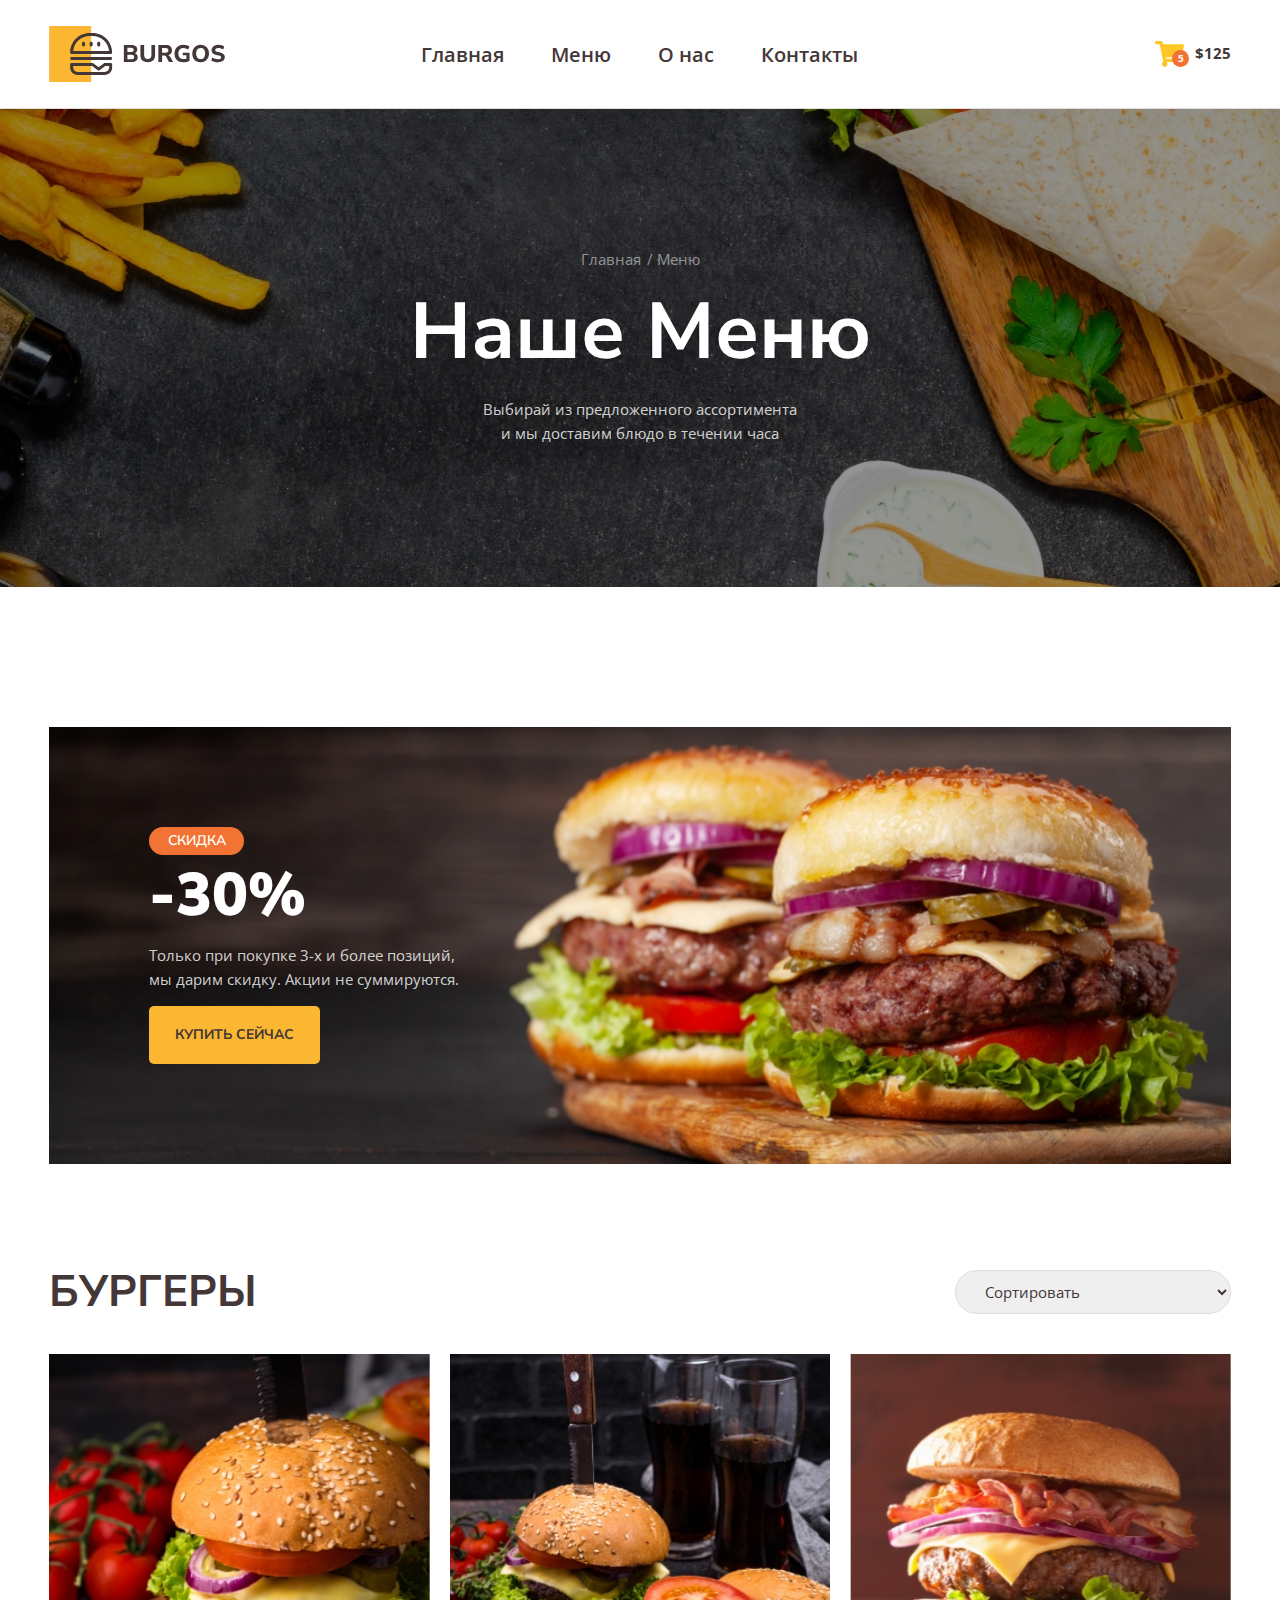
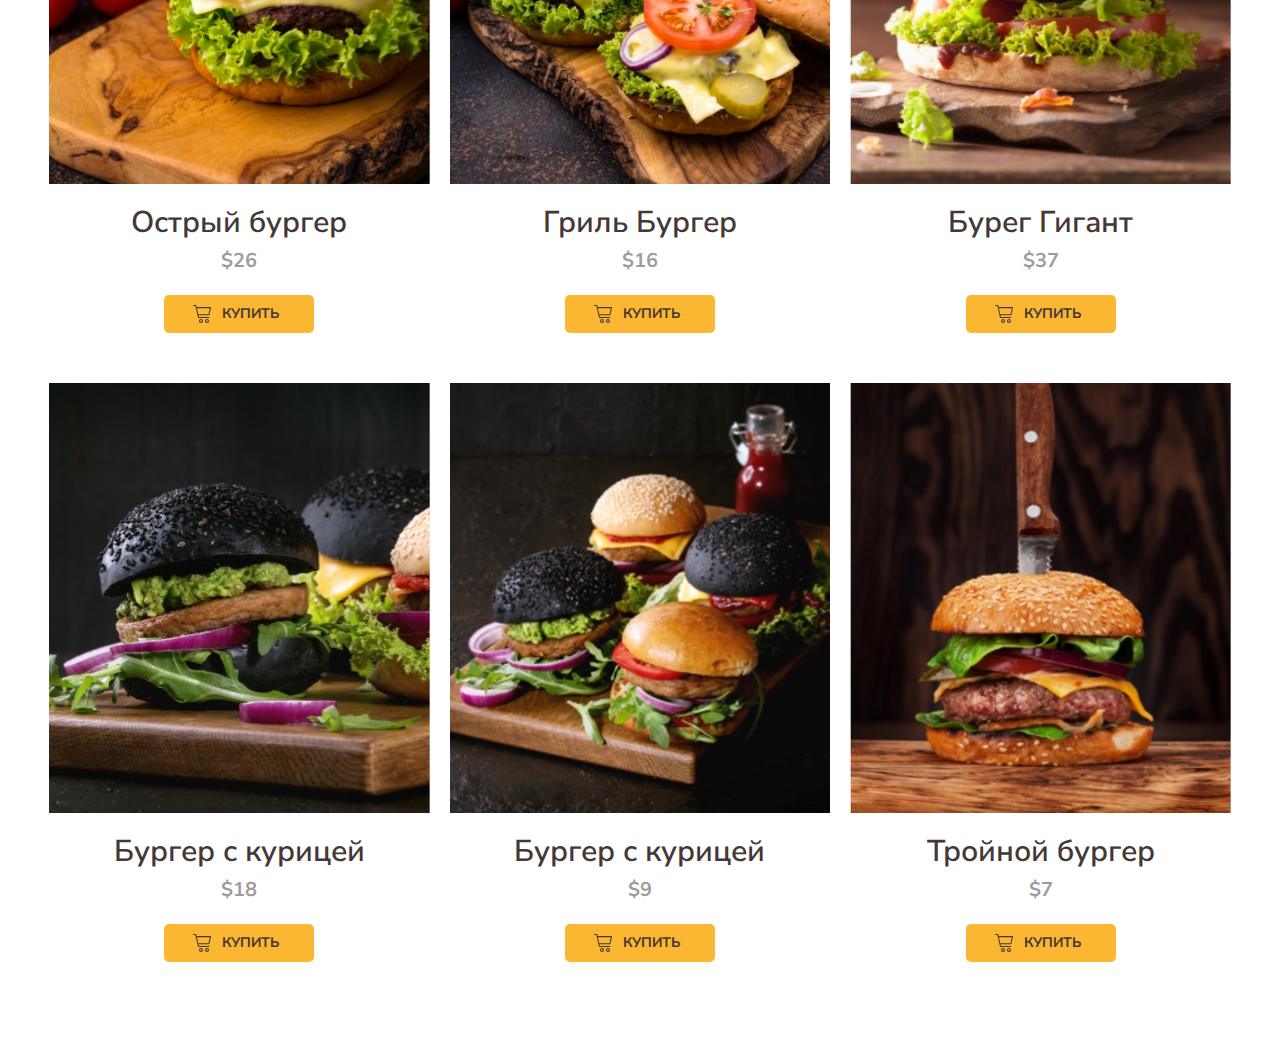
==== index.html @ ab01eec7 "add menu-block" ====
<!DOCTYPE html>
<html lang="ru">

<head>
  <meta charset="UTF-8">
  <meta name="viewport" content="width=device-width, initial-scale=1.0">
  <title>Burger</title>
  <link rel="preconnect" href="https://fonts.googleapis.com">
  <link rel="preconnect" href="https://fonts.gstatic.com" crossorigin>
  <link
    href="https://fonts.googleapis.com/css2?family=Nunito+Sans:ital,opsz,wght@0,6..12,200..1000;1,6..12,200..1000&family=Open+Sans:ital,wght@0,300..800;1,300..800&display=swap"
    rel="stylesheet">
  <link rel="stylesheet" href="css/normalize.css">
  <link rel="stylesheet" href="css/main.css">
</head>

<body>
  <header class="header">
    <div class="container">
      <div class="header-wrapper">
        <div class="logo"></div>
        <nav class="nav">
          <a href="#" class="nav-link">Главная</a>
          <a href="#" class="nav-link">Меню</a>
          <a href="#" class="nav-link">О нас</a>
          <a href="#" class="nav-link">Контакты</a>
        </nav>
        <a href="#" class="cart">$125 <span class="cart-count">5</span></a>
      </div>
    </div>
  </header>
  <section class="hero">
    <div class="container">
      <ul class="breadcrumbs">
        <li class="breadcrumbs-item">
          <a href="#" class="breadcrumbs-link">Главная</a>
        </li>
        <li class="breadcrumbs-item">Меню</li>
      </ul>
      <h1 class="hero-title">
        Наше меню
      </h1>
      <p class="hero-description">Выбирай из предложенного ассортимента и мы доставим блюдо в течении часа</p>
    </div>
  </section>
  <section class="banner">
    <div class="container">
      <div class="banner-wrapper">
        <h2 class="banner-title"><span>Скидка</span>-30%</h2>
        <p class="banner-description">
          Только при&nbsp;покупке 3-х и более позиций,
          мы&nbsp;дарим скидку. Акции не&nbsp;суммируются.
        </p>
        <button type="button" class="banner-btn">
          Купить сейчас
        </button>
      </div>
    </div>
  </section>
  <main>
    <section>
      <div class="container">
        <div class="menu">
          <div class="menu-header">
            <h2 class="menu-title">Бургеры</h2>
            <Select name="">
              <option value="Сортировать" disabled selected>Сортировать</option>
              <option value="По возрастанию цены">По возрастанию цены</option>
              <option value="По убыванию цены">По убыванию цены</option>
              <option value="По умолчанию">По умолчанию</option>
            </Select>
          </div>
          <div class="menu-box">
            <div class="menu-item">
              <div class="menu-thumb">
                <img src="images/menu/1.jpeg" alt="">
              </div>
              <h3 class="menu-name">Острый бургер</h3>
              <p class="menu-price">$26</p>
              <button type="button" class="menu-btn">Купить</button>
            </div>
            <div class="menu-item">
              <div class="menu-thumb">
                <img src="images/menu/2.jpeg" alt="">
              </div>
              <h3 class="menu-name">Гриль Бургер</h3>
              <p class="menu-price">$16</p>
              <button type="button" class="menu-btn">Купить</button>
            </div>
            <div class="menu-item">
              <div class="menu-thumb">
                <img src="images/menu/3.jpeg" alt="">
              </div>
              <h3 class="menu-name">Бурег Гигант</h3>
              <p class="menu-price">$37</p>
              <button type="button" class="menu-btn">Купить</button>
            </div>
            <div class="menu-item">
              <div class="menu-thumb">
                <img src="images/menu/4.jpeg" alt="">
              </div>
              <h3 class="menu-name">Бургер с курицей</h3>
              <p class="menu-price">$18</p>
              <button type="button" class="menu-btn">Купить</button>
            </div>
            <div class="menu-item">
              <div class="menu-thumb">
                <img src="images/menu/5.jpeg" alt="">
              </div>
              <h3 class="menu-name">Бургер с курицей</h3>
              <p class="menu-price">$9</p>
              <button type="button" class="menu-btn">Купить</button>
            </div>
            <div class="menu-item">
              <div class="menu-thumb">
                <img src="images/menu/6.jpeg" alt="">
              </div>
              <h3 class="menu-name">Тройной бургер</h3>
              <p class="menu-price">$7</p>
              <button type="button" class="menu-btn">Купить</button>
            </div>
          </div>
        </div>
      </div>
    </section>
  </main>
</body>

</html>
---- css/main.css ----
:root {
  --open-sans: "Open Sans", sans-serif;
  --nunito-sans: "Nunito Sans", sans-serif;

  --accent-light: #FBB731;
  --accent-dark: #F37335;
  --dark: #443737;
  --light: rgba(255, 255, 255);
  --light-rgb: 255, 255, 255;
  --light-dark: 68, 55, 55;
}

body {
  font-family: var(--open-sans);
}

a {
  text-decoration: none;
}

.container {
  width: 100%;
  margin: 0 auto;
  max-width: 1182px;
  padding: 0 15px;
}

/*header*/

.header {
  border-bottom: 1px solid #DEDEDE;
}

.header-wrapper {
  display: flex;
  align-items: center;
  gap: 196px;
  padding: 26px 0;
}

.logo {
  display: block;
  background-image: url(../images/logo.svg);
  width: 176px;
  height: 56px;
  background-repeat: no-repeat;
  background-size: contain;
}

.nav {
  flex-grow: 1;
  /*вытягивает на всю ширину flex-элементы*/
  display: flex;
  gap: 47px;
}

.nav-link {
  color: var(--dark);
  font-weight: 600;
  font-size: 20px;
  position: relative;
}

.nav-link:hover::after {
  content: '';
  display: block;
  width: 100%;
  height: 3px;
  background-color: var(--accent-light);
  border-radius: 1.5px;
  position: absolute;
}

.cart {
  color: var(--dark);
  font-weight: 700;
  font-size: 15px;
  display: flex;
  align-items: center;
  gap: 10px;
  position: relative;
}

.cart::before {
  content: '';
  display: block;
  width: 30px;
  height: 26px;
  background-image: url(../images/shopping-cart.svg);
  background-repeat: no-repeat;
  background-size: contain;
}

.cart-count {
  width: 17px;
  height: 17px;
  background-color: var(--accent-dark);
  color: var(--light);
  font-size: 10px;
  display: flex;
  align-items: center;
  justify-content: center;
  border-radius: 100%;
  position: absolute;
  left: 17px;
  bottom: 0px;
}

/*Hero*/

.hero {
  background-image: url(../images/hero.jpeg);
  background-repeat: no-repeat;
  background-size: cover;
  background-position: center center;
  text-align: center;
  padding: 142px 0;
}

.breadcrumbs {
  display: flex;
  align-items: center;
  justify-content: center;
  list-style-type: none;
  gap: 16px;
  padding-left: 0;
  color: rgba(var(--light-rgb), .5);
  font-size: 15px;
  margin-top: 0;
  margin-bottom: 0;
}

.breadcrumbs-item {
  position: relative;
}

.breadcrumbs-item:not(:last-child)::after {
  content: '/';
  position: absolute;
  right: -12px;
}

.breadcrumbs-link {
  color: rgba(var(--light-rgb), .5);
}

.breadcrumbs-link:hover {
  color: var(--accent-light);
}

.hero-title {
  color: var(--light);
  font-family: var(--nunito-sans);
  font-size: 79px;
  font-weight: 700;
  text-transform: capitalize;
  margin-top: 19px;
  margin-bottom: 19px;
}

.hero-description {
  color: rgba(var(--light-rgb), .8);
  font-size: 15px;
  font-weight: 400;
  line-height: 160%;
  max-width: 320px;
  margin: 0 auto;
}

/*banner*/

.banner {
  margin-top: 140px;
}

.banner-wrapper {
  background-image: url(../images/banner.jpeg);
  background-size: cover;
  background-repeat: no-repeat;
  background-position: center center;
  padding: 100px;
}

.banner-title {
  color: var(--light);
  font-family: var(--nunito-sans);
  font-size: 60px;
  font-weight: 900;
  line-height: 74px;
  margin-top: 0px;
  margin-bottom: -4px;
}

.banner-title span {
  display: block;
  background-color: var(--accent-dark);
  padding: 5px 0;
  margin-bottom: 3px;
  font-size: 14px;
  font-weight: 600;
  line-height: 18px;
  border-radius: 14px;
  max-width: 95px;
  text-transform: uppercase;
  text-align: center;
}

.banner-description {
  max-width: 353px;
  font-size: 15px;
  font-weight: 400;
  line-height: 24px;
  margin-bottom: 15px;
  color: rgba(var(--light-rgb), .8);
}

.banner-btn {
  padding: 20px 26px;
  border-radius: 5px;
  font-family: var(--nunito-sans);
  font-size: 14px;
  font-weight: 700;
  line-height: 18px;
  background-color: var(--accent-light);
  color: var(--dark);
  border: none;
  text-transform: uppercase;
  cursor: pointer;
}

.banner-btn:hover {
  background-color: var(--accent-dark);
}

/*menu*/

.menu{
  margin-bottom: 100px;
}

.menu-header {
  display: flex;
  justify-content: space-between;
  margin-top: 100px;
  margin-bottom: 34px;
  align-items: center;
}

.menu-header select {
  border: 1px solid rgb(222, 222, 222);
  border-radius: 22px;
  font-size: 15px;
  font-weight: 400;
  line-height: 24px;
  color: var(--dark);
  padding: 10px 66px 10px 25px;
}

.menu-title {
  margin: 0;
  color: var(--dark);
  font-family: var(--nunito-sans);
  font-size: 44px;
  font-weight: 700;
  line-height: 56px;
  text-transform: uppercase;
}

.menu-box {
  display: grid;
  grid-template-columns: repeat(3, 1fr);
  grid-template-rows: auto;
  gap: 50px 20px;
}

.menu-thumb {
  width: 100%;
  height: 430px;
  position: relative;
  overflow: hidden;
}

.menu-thumb img {
  position: absolute;
  top: 50%;
  left: 50%;
  width: 100%;
  height: 100%;
  transform: translate(-50%, -50%);
  object-fit: cover;
}

.menu-name {
  color: var(--dark);
  font-size: 30px;
  font-weight: 600;
  line-height: 38px;
  font-family: var(--nunito-sans);
  text-align: center;
  margin: 20px 0 5px;
}

.menu-price {
  text-align: center;
  margin: 0;
  margin-bottom: 20px;
  font-family: var(--nunito-sans);
  font-size: 20px;
  font-weight: 700;
  line-height: 28px;
  color: rgba(var(--light-dark), .5);
}

.menu-btn {
  display: block;
  margin: 0 auto;
  padding: 10px 35px 10px 58px;
  background-color: var(--accent-light);
  border-radius: 5px;
  font-family: var(--nunito-sans);
  color: var(--dark);
  font-size: 14px;
  font-weight: 700;
  line-height: 18px;
  text-transform: uppercase;
  border: none;
  position: relative;
}

.menu-btn::before{
  content: '';
  background-image: url(../images/cart.svg);
  width: 18px;
  height: 18px;
  position: absolute;
  left: 29px;
}

.menu-btn:hover{
  background-color: var(--accent-dark);
  cursor: pointer;
}
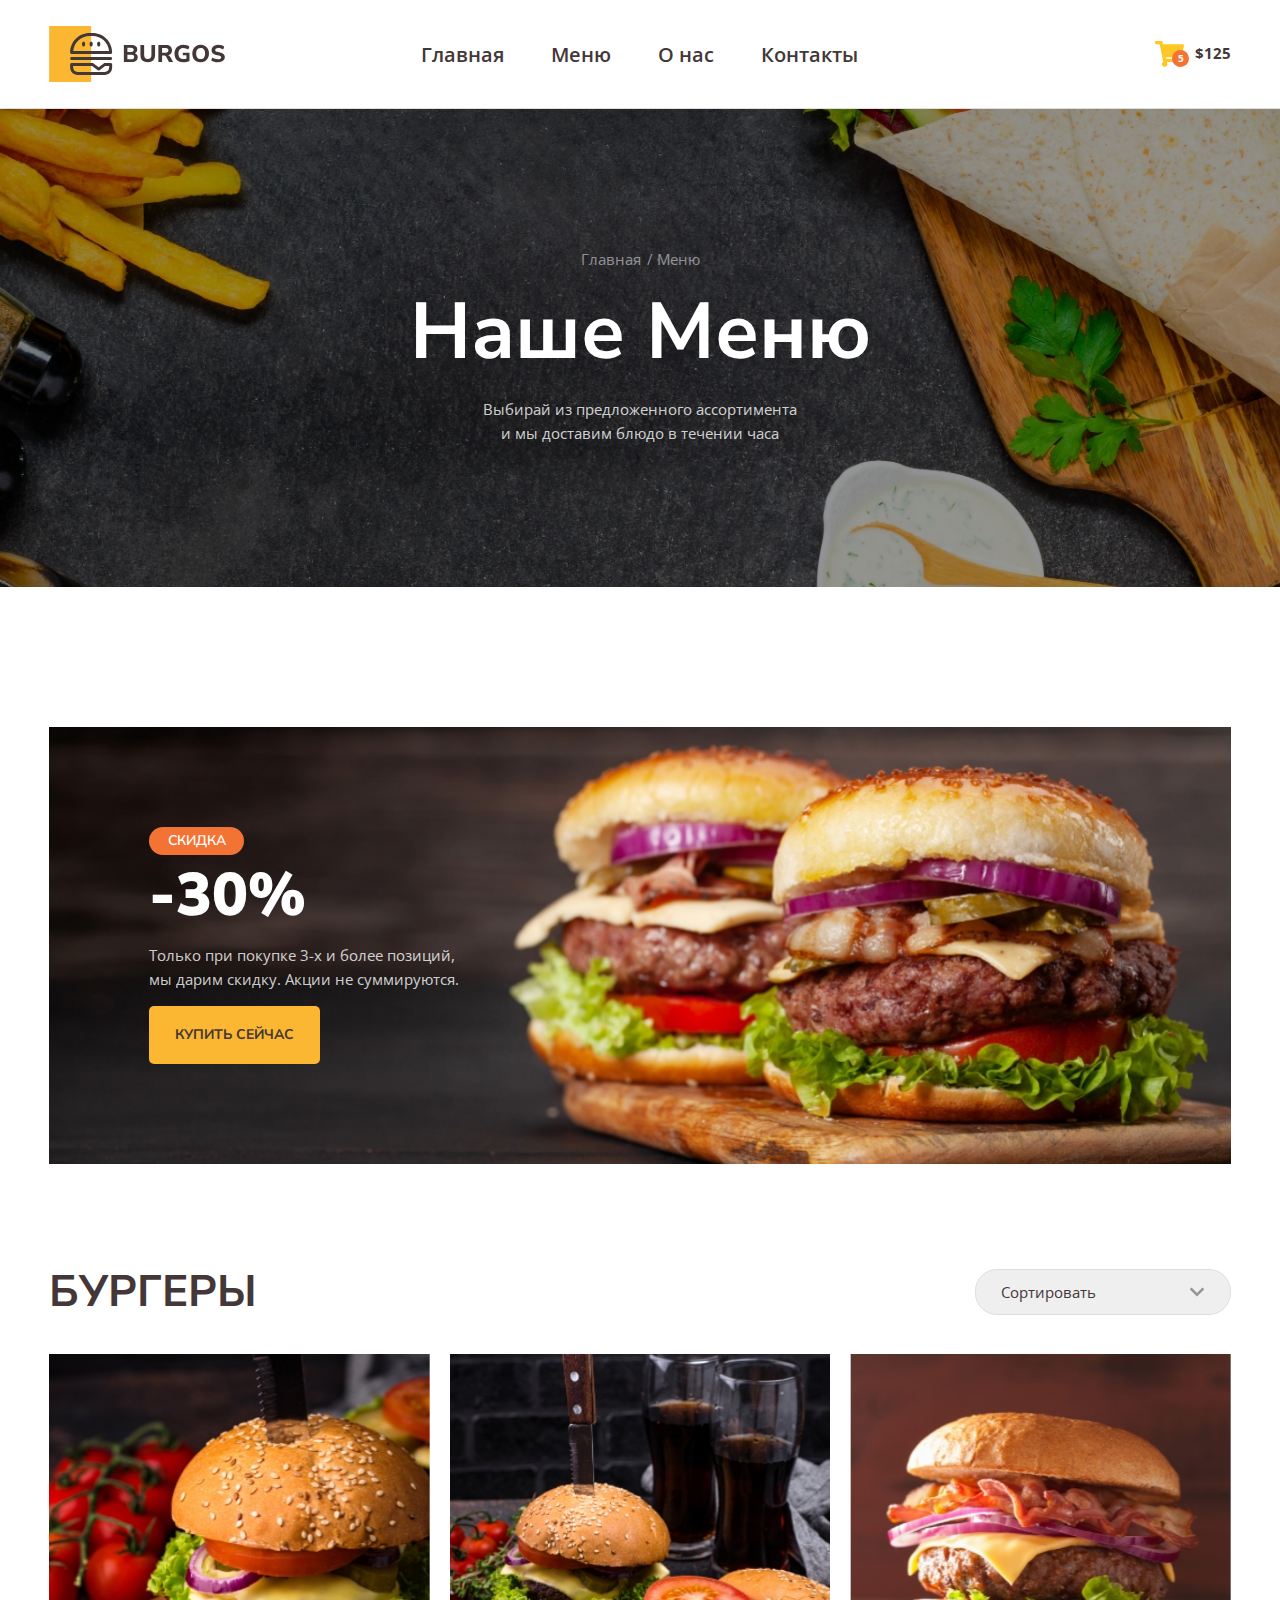
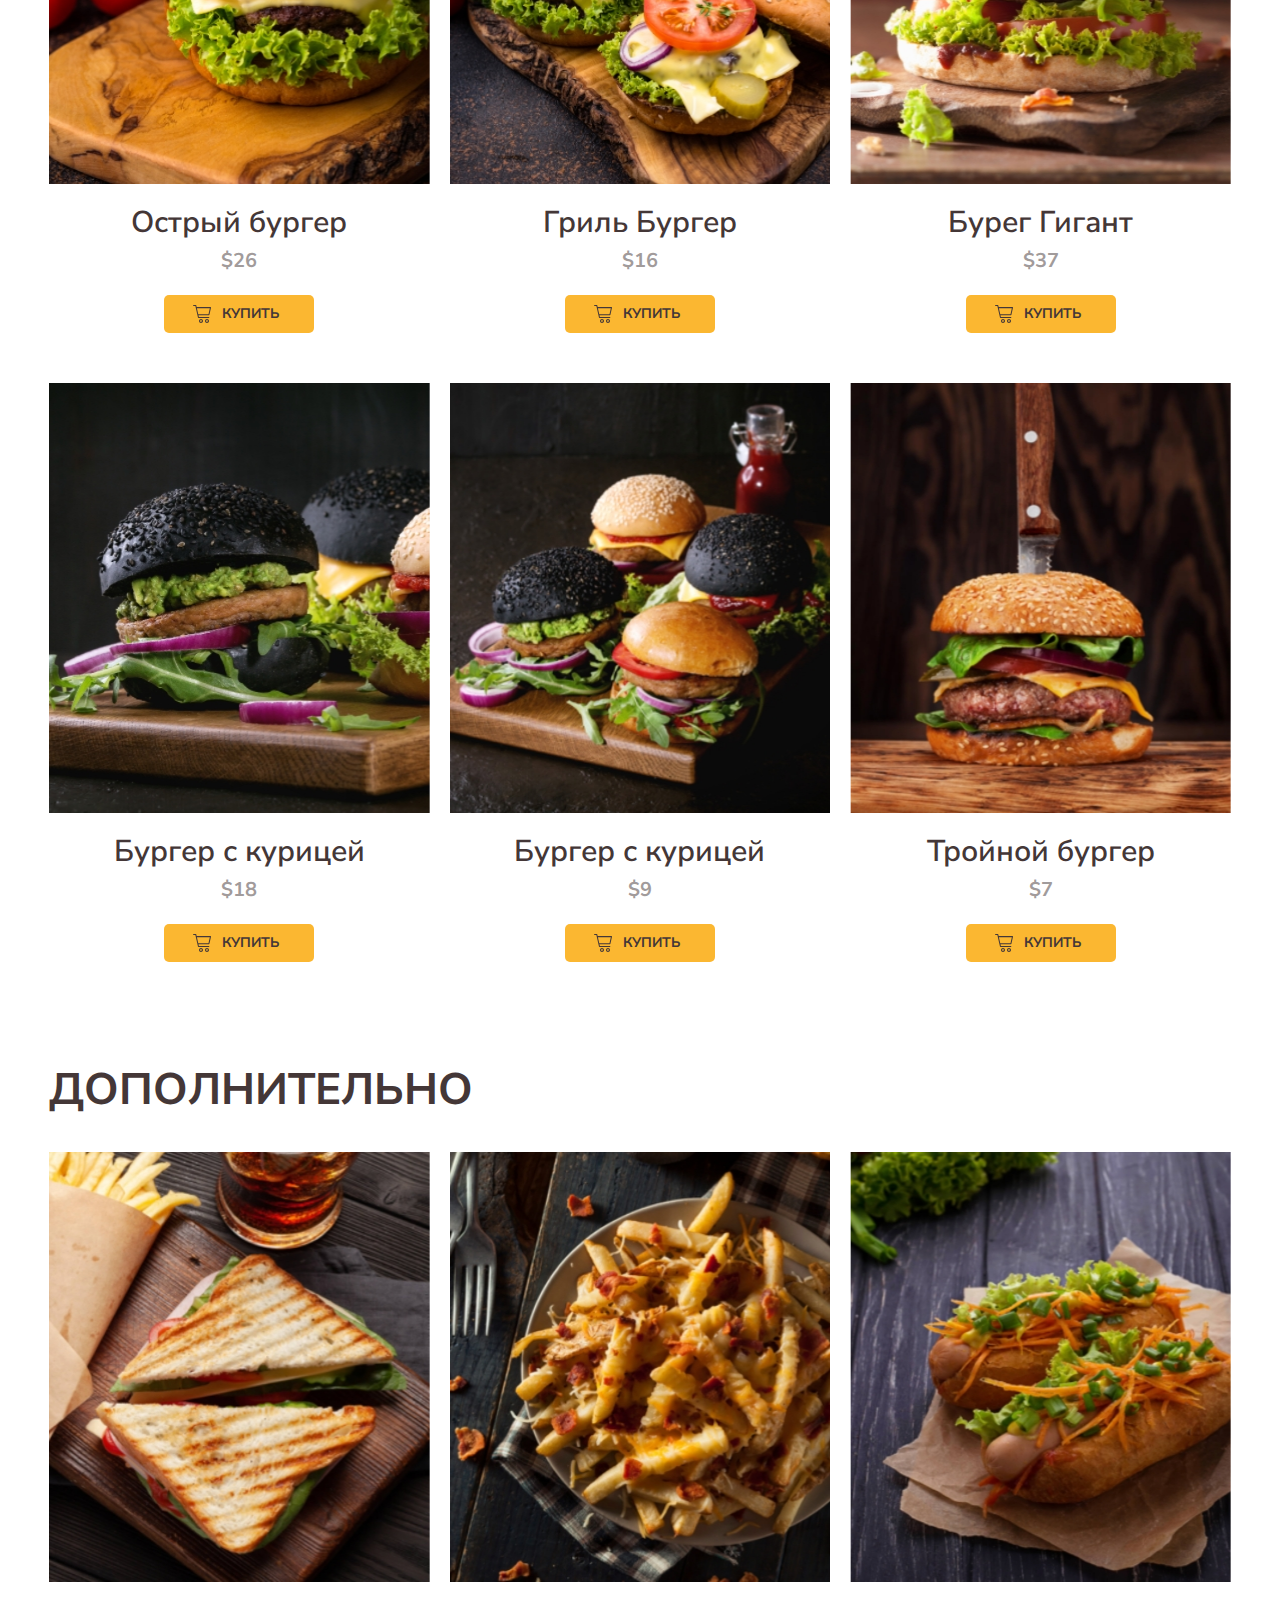
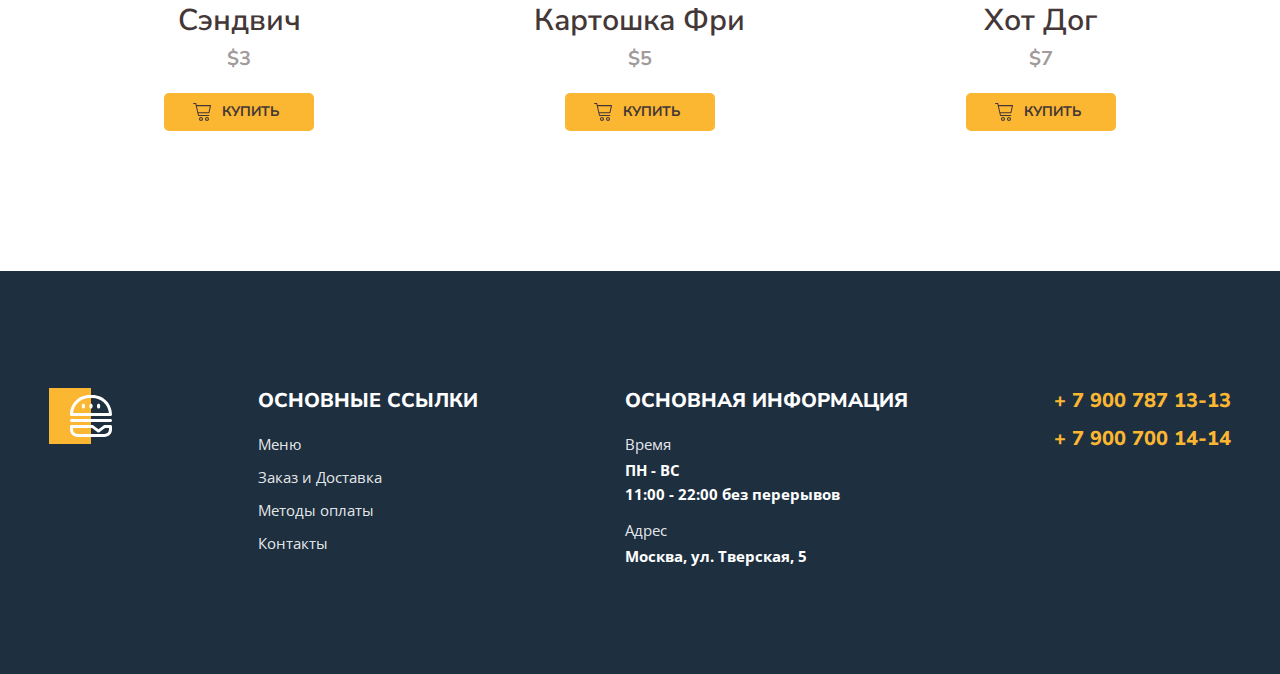
==== commit 0eb14cb2: "add additionally and footer" ====
--- a/index.html
+++ b/index.html
@@ -123,7 +123,76 @@
         </div>
       </div>
     </section>
+    <section>
+      <div class="container">
+        <div class="add">
+          <h2 class="add-title">Дополнительно</h2>
+          <div class="add-box">
+            <div class="add-item">
+              <div class="add-thumb">
+                <img src="images/dop/1.jpeg" alt="">
+              </div>
+              <h3 class="add-name">Сэндвич</h3>
+              <p class="add-price">$3</p>
+              <button type="button" class="add-btn">Купить</button>
+            </div>
+            <div class="add-item">
+              <div class="add-thumb">
+                <img src="images/dop/2.jpeg" alt="">
+              </div>
+              <h3 class="add-name">Картошка Фри</h3>
+              <p class="add-price">$5</p>
+              <button type="button" class="add-btn">Купить</button>
+            </div>
+            <div class="add-item">
+              <div class="add-thumb">
+                <img src="images/dop/3.jpeg" alt="">
+              </div>
+              <h3 class="add-name">Хот Дог</h3>
+              <p class="add-price">$7</p>
+              <button type="button" class="add-btn">Купить</button>
+            </div>
+          </div>
+        </div>
+      </div>
+    </section>
   </main>
+  <footer class="footer">
+    <div class="container">
+      <div class="footer-wrapper">
+        <a href="#" class="logo-min">
+          <img src="images/logo_light.svg" alt="Минимальный логотип" class="logo-min-img">
+        </a>
+        <div class="footer-item">
+          <h3 class="footer-title">Основные ссылки</h3>
+          <nav class="footer-nav">
+            <a href="#" class="footer-link">Меню</a>
+            <a href="#" class="footer-link">Заказ и Доставка</a>
+            <a href="#" class="footer-link">Методы оплаты</a>
+            <a href="#" class="footer-link">Контакты</a>
+          </nav>
+        </div>
+        <div class="footer-item">
+          <h3 class="footer-title">Основная информация</h3>
+          <ul>
+            <li>
+              <span>Время</span>
+              ПН - ВС <br>
+              11:00 - 22:00 без перерывов
+            </li>
+            <li>
+              <span>Адрес</span>
+              Москва, ул. Тверская, 5
+            </li>
+          </ul>
+        </div>
+        <div class="footer-item">
+          <a href="tel:+79007871313 " class="footer-tel">+ 7 900 787 13-13</a>
+          <a href="tel:+79007001414 " class="footer-tel">+ 7 900 700 14-14</a>
+        </div>
+      </div>
+    </div>
+  </footer>
 </body>
 
 </html>--- a/css/main.css
+++ b/css/main.css
@@ -16,6 +16,15 @@
 
 a {
   text-decoration: none;
+}
+
+h3 {
+  margin: 0;
+}
+
+ul {
+  list-style-type: none;
+  padding: 0;
 }
 
 .container {
@@ -234,7 +243,7 @@
 
 /*menu*/
 
-.menu{
+.menu {
   margin-bottom: 100px;
 }
 
@@ -254,6 +263,11 @@
   line-height: 24px;
   color: var(--dark);
   padding: 10px 66px 10px 25px;
+  appearance: none;
+  background-image: url(../images/chevron-down.svg);
+  background-repeat: no-repeat;
+  background-size: 14px 10px;
+  background-position: 89% center;
 }
 
 .menu-title {
@@ -266,21 +280,24 @@
   text-transform: uppercase;
 }
 
-.menu-box {
+.menu-box,
+.add-box {
   display: grid;
   grid-template-columns: repeat(3, 1fr);
   grid-template-rows: auto;
   gap: 50px 20px;
 }
 
-.menu-thumb {
+.menu-thumb,
+.add-thumb {
   width: 100%;
   height: 430px;
   position: relative;
   overflow: hidden;
 }
 
-.menu-thumb img {
+.menu-thumb img,
+.add-thumb img {
   position: absolute;
   top: 50%;
   left: 50%;
@@ -290,7 +307,8 @@
   object-fit: cover;
 }
 
-.menu-name {
+.menu-name,
+.add-name {
   color: var(--dark);
   font-size: 30px;
   font-weight: 600;
@@ -300,7 +318,8 @@
   margin: 20px 0 5px;
 }
 
-.menu-price {
+.menu-price,
+.add-price {
   text-align: center;
   margin: 0;
   margin-bottom: 20px;
@@ -311,7 +330,8 @@
   color: rgba(var(--light-dark), .5);
 }
 
-.menu-btn {
+.menu-btn,
+.add-btn {
   display: block;
   margin: 0 auto;
   padding: 10px 35px 10px 58px;
@@ -327,7 +347,8 @@
   position: relative;
 }
 
-.menu-btn::before{
+.menu-btn::before,
+.add-btn::before {
   content: '';
   background-image: url(../images/cart.svg);
   width: 18px;
@@ -336,7 +357,97 @@
   left: 29px;
 }
 
-.menu-btn:hover{
+.menu-btn:hover,
+.add-btn:hover {
   background-color: var(--accent-dark);
   cursor: pointer;
+}
+
+.add {
+  margin-bottom: 140px;
+}
+
+.add-title {
+  margin: 0 0 34px 0;
+  color: var(--dark);
+  font-family: var(--nunito-sans);
+  font-size: 44px;
+  font-weight: 700;
+  line-height: 56px;
+  text-transform: uppercase;
+}
+
+/*footer*/
+
+.footer {
+  background-color: #1E2F40;
+}
+
+.footer-wrapper {
+  display: flex;
+  justify-content: space-between;
+  padding: 111px 0 106px 0;
+}
+
+.logo-min{
+  margin-top: 6px;
+}
+
+.footer-item ul {
+  display: flex;
+  flex-direction: column;
+  gap: 12px;
+  margin: 0;
+}
+
+.footer-item ul li {
+  font-size: 15px;
+  font-weight: 700;
+  line-height: 24px;
+  color: var(--light);
+}
+
+.footer-item ul li span {
+  display: flex;
+  font-size: 15px;
+  font-weight: 400;
+  line-height: 24px;
+  color: rgba(var(--light-rgb), 0.9);
+  margin-bottom: 2px;
+}
+
+.footer-title {
+  font-family: var(--nunito-sans);
+  font-size: 20px;
+  font-weight: 800;
+  line-height: 38px;
+  color: var(--light);
+  margin-bottom: 12px;
+  text-transform: uppercase;
+}
+
+.footer-nav {
+  display: flex;
+  flex-direction: column;
+  gap: 9px;
+}
+
+.footer-link {
+  display: block;
+  color: rgba(var(--light-rgb), 0.9);
+  font-size: 15px;
+  font-weight: 400;
+  line-height: 24px;
+}
+
+.footer-tel {
+  display: flex;
+  flex-direction: column;
+  gap: 2px;
+  color: var(--accent-light);
+  font-family: var(--nunito-sans);
+  font-size: 20px;
+  font-weight: 800;
+  line-height: 38px;
+  text-transform: uppercase;
 }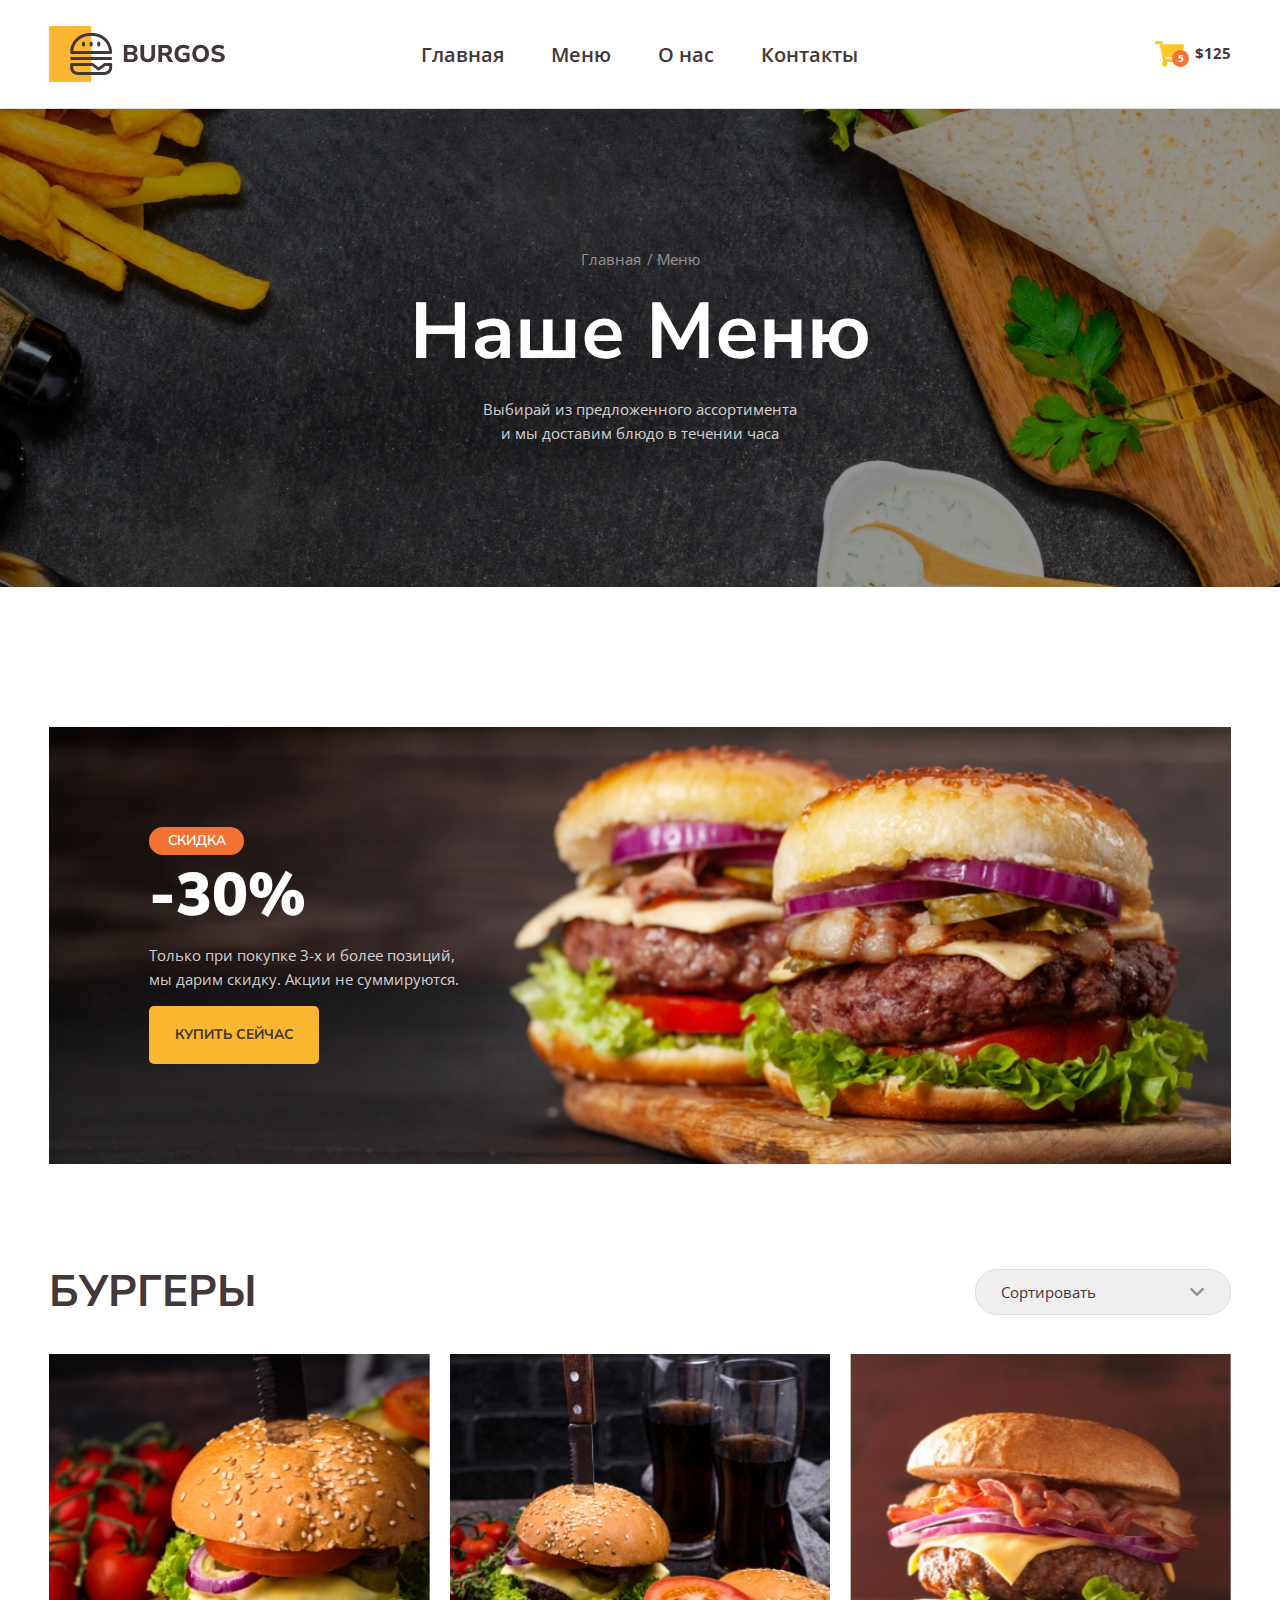
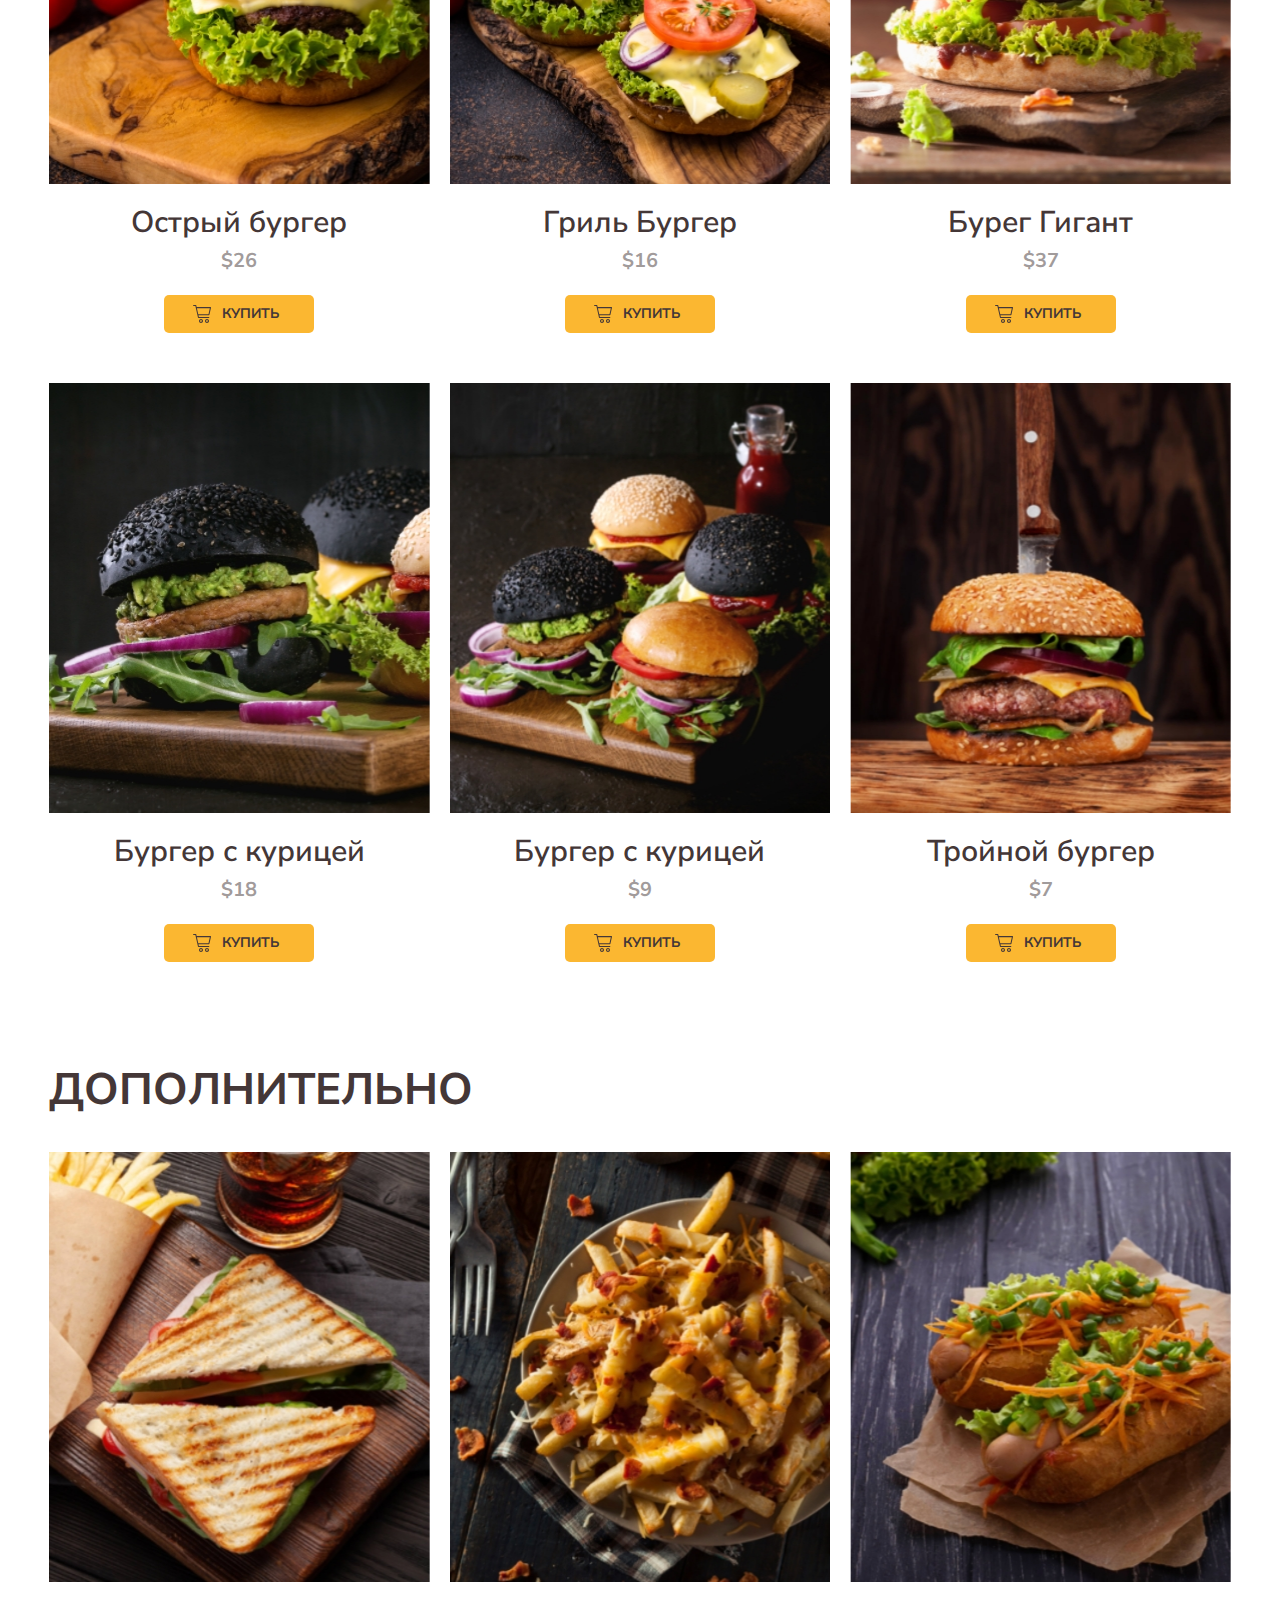
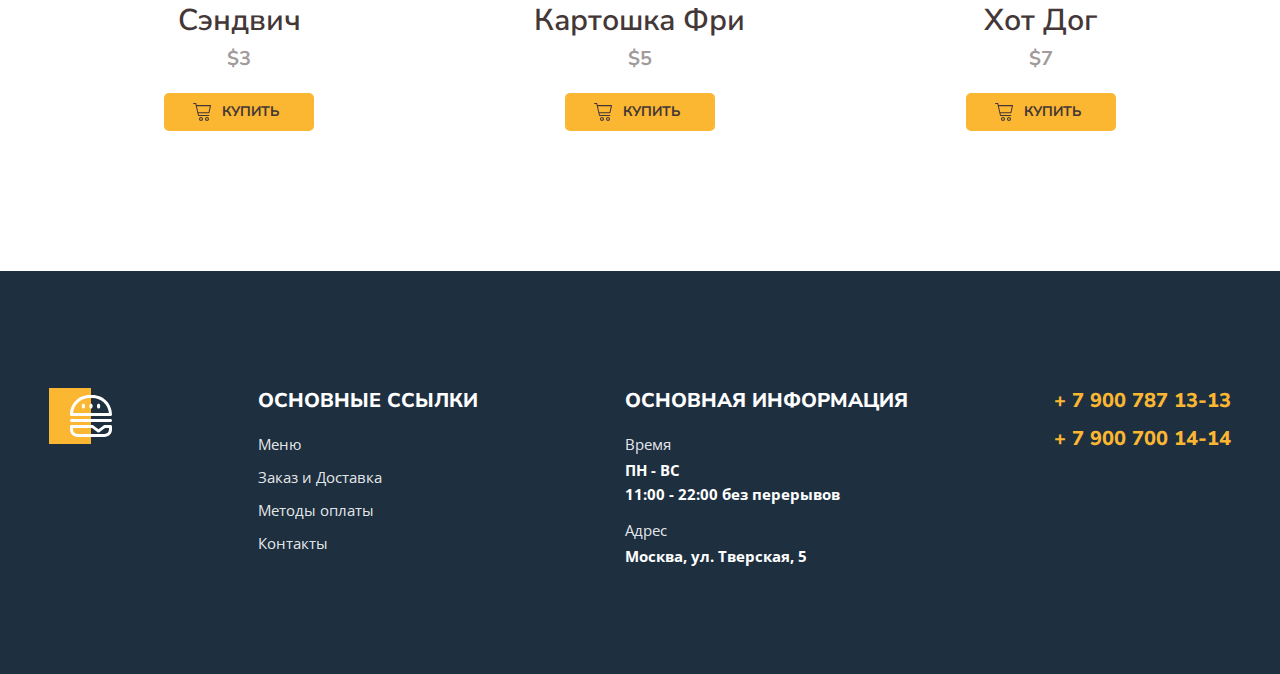
==== commit ff37b257: "add button-up" ====
--- a/index.html
+++ b/index.html
@@ -15,15 +15,15 @@
 </head>
 
 <body>
-  <header class="header">
+  <header class="header" id="headerTop">
     <div class="container">
       <div class="header-wrapper">
         <div class="logo"></div>
         <nav class="nav">
           <a href="#" class="nav-link">Главная</a>
-          <a href="#" class="nav-link">Меню</a>
+          <a href="index.html" class="nav-link">Меню</a>
           <a href="#" class="nav-link">О нас</a>
-          <a href="#" class="nav-link">Контакты</a>
+          <a href="contact.html" class="nav-link">Контакты</a>
         </nav>
         <a href="#" class="cart">$125 <span class="cart-count">5</span></a>
       </div>
@@ -51,14 +51,14 @@
           Только при&nbsp;покупке 3-х и более позиций,
           мы&nbsp;дарим скидку. Акции не&nbsp;суммируются.
         </p>
-        <button type="button" class="banner-btn">
+        <a href="#menuBurger" class="banner-btn">
           Купить сейчас
-        </button>
+        </a>
       </div>
     </div>
   </section>
   <main>
-    <section>
+    <section id="menuBurger">
       <div class="container">
         <div class="menu">
           <div class="menu-header">
@@ -166,10 +166,10 @@
         <div class="footer-item">
           <h3 class="footer-title">Основные ссылки</h3>
           <nav class="footer-nav">
-            <a href="#" class="footer-link">Меню</a>
+            <a href="index.html" class="footer-link">Меню</a>
             <a href="#" class="footer-link">Заказ и Доставка</a>
             <a href="#" class="footer-link">Методы оплаты</a>
-            <a href="#" class="footer-link">Контакты</a>
+            <a href="contact.html" class="footer-link">Контакты</a>
           </nav>
         </div>
         <div class="footer-item">
@@ -193,6 +193,8 @@
       </div>
     </div>
   </footer>
+  <a href="#headerTop" class="button-up hidden" id="btnUp">Наверх</a>
+  <script src="js/main.js"></script>
 </body>
 
 </html>--- a/css/main.css
+++ b/css/main.css
@@ -8,10 +8,12 @@
   --light: rgba(255, 255, 255);
   --light-rgb: 255, 255, 255;
   --light-dark: 68, 55, 55;
+  --tr: 0.2s;
 }
 
 body {
   font-family: var(--open-sans);
+  margin: 0;
 }
 
 a {
@@ -70,14 +72,19 @@
   position: relative;
 }
 
-.nav-link:hover::after {
+.nav-link::after {
   content: '';
   display: block;
   width: 100%;
   height: 3px;
-  background-color: var(--accent-light);
+  background-color: var(--light);
   border-radius: 1.5px;
   position: absolute;
+  transition: var(--tr);
+}
+
+.nav-link:hover::after {
+  background-color: var(--accent-light);
 }
 
 .cart {
@@ -113,6 +120,38 @@
   position: absolute;
   left: 17px;
   bottom: 0px;
+}
+
+.button-up {
+  max-width: 80px;
+  text-align: center;
+  padding: 5px 10px;
+  border-radius: 5px;
+  font-family: var(--nunito-sans);
+  font-size: 14px;
+  font-weight: 700;
+  line-height: 18px;
+  background-color: var(--accent-light);
+  color: var(--dark);
+  border: none;
+  text-transform: uppercase;
+  cursor: pointer;
+  transition: var(--tr);
+  position: fixed;
+  right: 10px;
+  bottom: 10px;
+}
+
+.button-up:hover {
+  background-color: var(--accent-dark);
+}
+
+.button-up.hidden{
+  opacity: 0;
+}
+
+.button-up.visible{
+ opacity: 1;
 }
 
 /*Hero*/
@@ -151,6 +190,7 @@
 
 .breadcrumbs-link {
   color: rgba(var(--light-rgb), .5);
+  transition: var(--tr);
 }
 
 .breadcrumbs-link:hover {
@@ -224,7 +264,10 @@
 }
 
 .banner-btn {
-  padding: 20px 26px;
+  display: block;
+  max-width: 170px;
+  text-align: center;
+  padding: 20px 0;
   border-radius: 5px;
   font-family: var(--nunito-sans);
   font-size: 14px;
@@ -235,6 +278,7 @@
   border: none;
   text-transform: uppercase;
   cursor: pointer;
+  transition: var(--tr);
 }
 
 .banner-btn:hover {
@@ -345,6 +389,7 @@
   text-transform: uppercase;
   border: none;
   position: relative;
+  transition: var(--tr);
 }
 
 .menu-btn::before,
@@ -389,7 +434,7 @@
   padding: 111px 0 106px 0;
 }
 
-.logo-min{
+.logo-min {
   margin-top: 6px;
 }
 
@@ -438,6 +483,11 @@
   font-size: 15px;
   font-weight: 400;
   line-height: 24px;
+  transition: var(--tr);
+}
+
+.footer-link:hover {
+  color: var(--accent-light);
 }
 
 .footer-tel {
@@ -450,4 +500,119 @@
   font-weight: 800;
   line-height: 38px;
   text-transform: uppercase;
+  transition: var(--tr);
+}
+
+.footer-tel:hover {
+  color: var(--light);
+}
+
+/*Contact*/
+
+.hero-contact {
+  background-image: url(../images/hero-contact.jpg);
+}
+
+.contact {
+  margin-bottom: 140px;
+}
+
+.contact-main {
+  display: flex;
+  align-items: center;
+  gap: 20px;
+  max-width: 1057px;
+  margin: 140px auto 60px;
+}
+
+.contact-map {
+  flex-basis: 680px;
+}
+
+.contact-adress {
+  flex-basis: calc(100% - 680px - 20px);
+  list-style-type: none;
+  padding-left: 0;
+}
+
+.contact-adress>li:not(:last-child) {
+  margin-bottom: 26px;
+}
+
+.contact-adress>li>span {
+  display: block;
+  font-size: 15px;
+  line-height: 160%;
+}
+
+.contact-adress>li>span:first-child {
+  font-family: var(--nunito-sans);
+  font-size: 20px;
+  font-weight: 700;
+  line-height: 190%;
+  text-transform: uppercase;
+  margin-left: 3px;
+  margin-bottom: 4px;
+}
+
+.contact-adress>li>span:last-child {
+  font-weight: 700;
+  margin-top: 10px;
+}
+
+.contact-additionally {
+  display: flex;
+  justify-content: space-between;
+  gap: 20px;
+  max-width: 1057px;
+  list-style-type: none;
+  padding-left: 0;
+  margin: 0 auto;
+}
+
+.contact-additionally>li {
+  font-size: 15px;
+  display: flex;
+  align-items: center;
+  gap: 15px;
+}
+
+.contact-additionally>li::before {
+  content: '';
+  display: block;
+  width: 80px;
+  height: 80px;
+  background-repeat: no-repeat;
+  background-size: cover;
+}
+
+.contact-additionally>li:nth-child(1):before {
+  background-image: url(../images/contacts/01.svg);
+}
+
+.contact-additionally>li:nth-child(2):before {
+  background-image: url(../images/contacts/02.svg);
+}
+
+.contact-additionally>li:nth-child(3):before {
+  background-image: url(../images/contacts/03.svg);
+}
+
+.contact-info,
+.contact-tel {
+  display: block;
+  color: var(--dark);
+  font-family: var(--nunito-sans);
+  font-size: 20px;
+  font-weight: 700;
+  line-height: 140%;
+  margin-top: 5px;
+}
+
+.contact-tel {
+  transition: var(--tr);
+}
+
+.contact-tel:hover {
+  color: var(--accent-light);
 }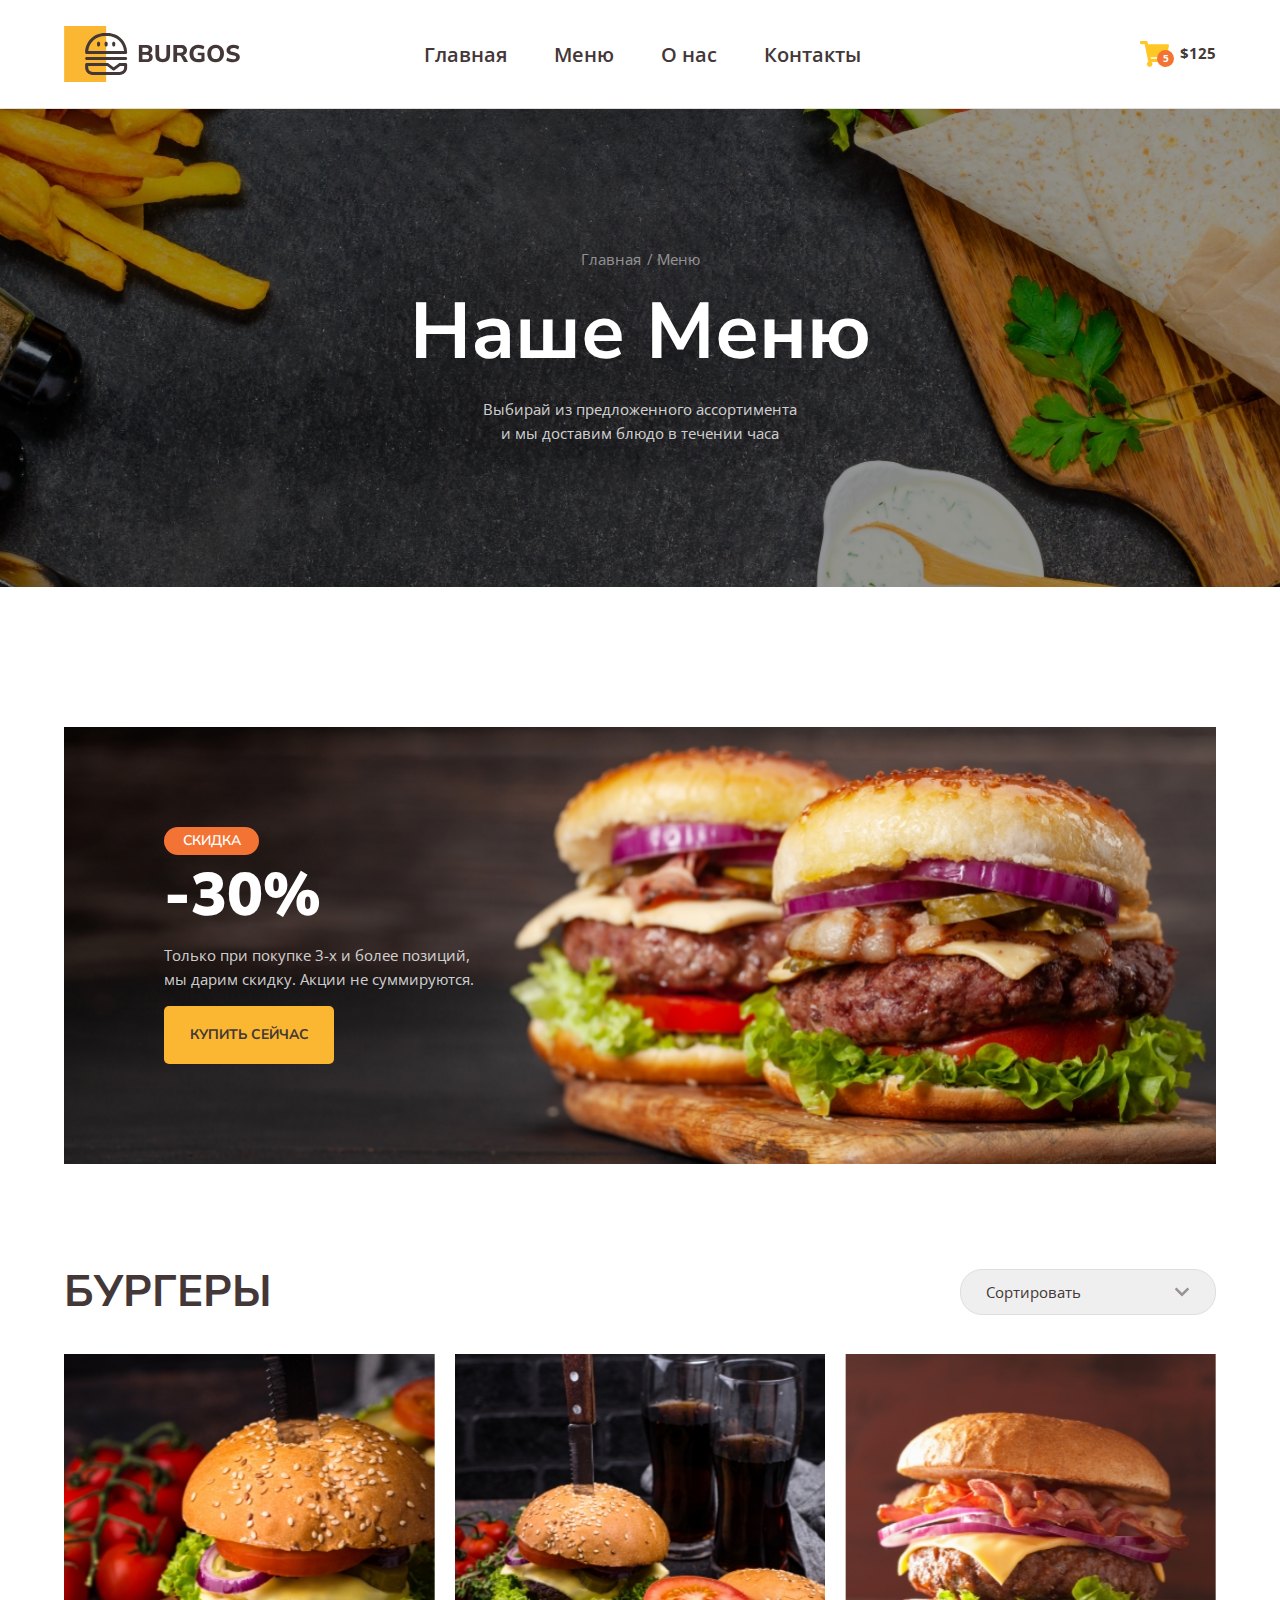
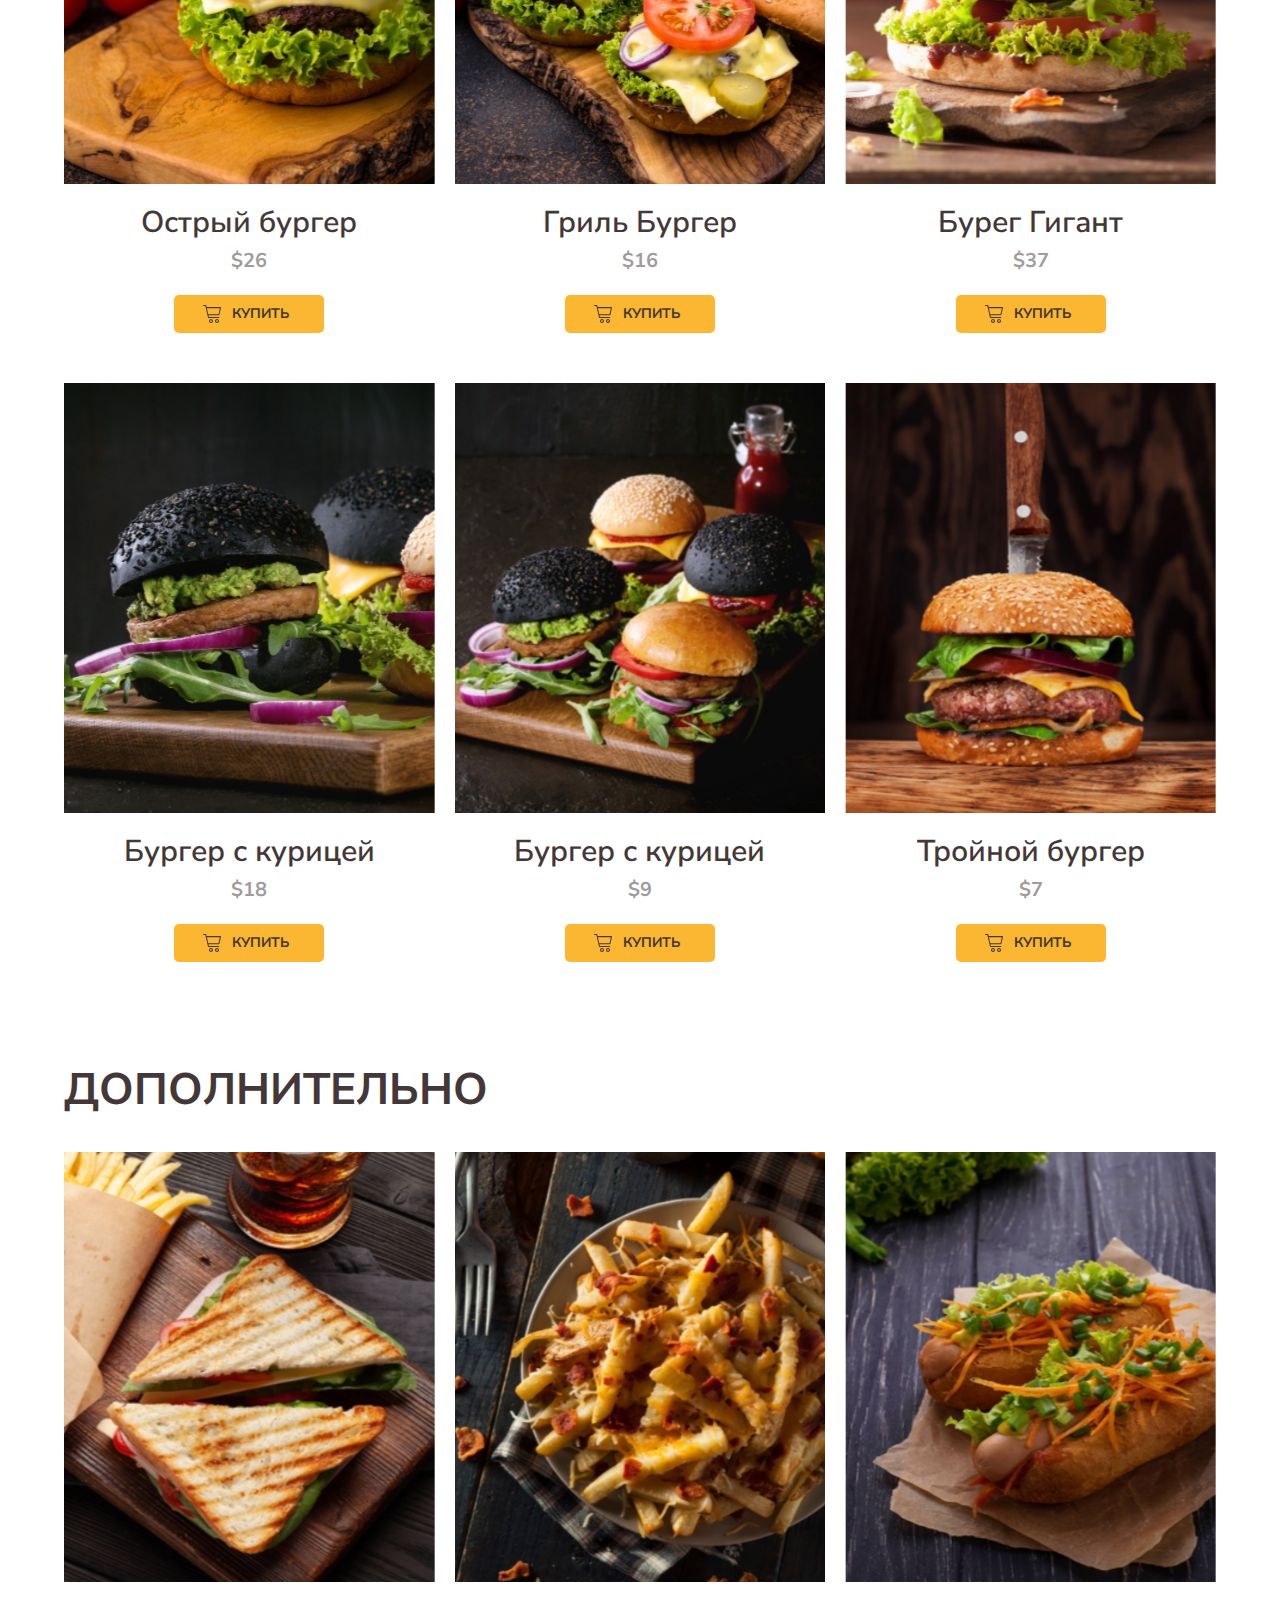
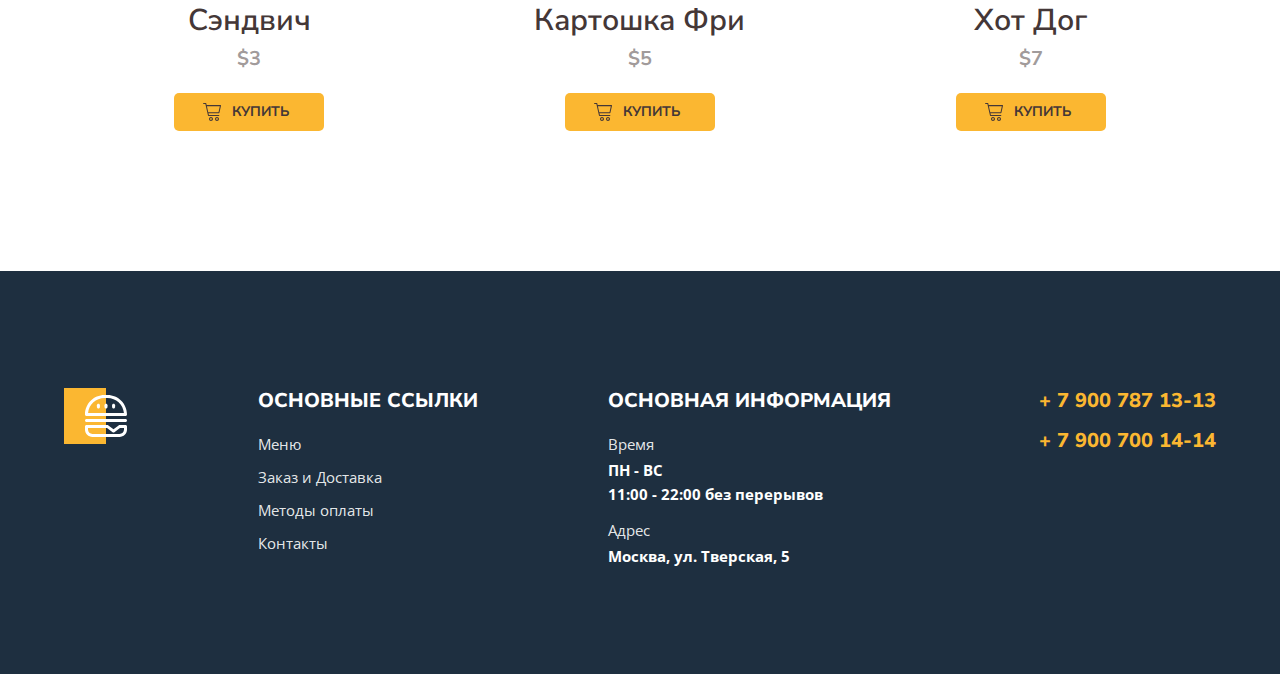
==== commit bfe7a04e: "add adaptiv part2" ====
--- a/index.html
+++ b/index.html
@@ -132,25 +132,31 @@
               <div class="add-thumb">
                 <img src="images/dop/1.jpeg" alt="">
               </div>
-              <h3 class="add-name">Сэндвич</h3>
-              <p class="add-price">$3</p>
-              <button type="button" class="add-btn">Купить</button>
+              <div class="add-item-desc">
+                <h3 class="add-name">Сэндвич</h3>
+                <p class="add-price">$3</p>
+                <button type="button" class="add-btn">Купить</button>
+              </div>
             </div>
             <div class="add-item">
               <div class="add-thumb">
                 <img src="images/dop/2.jpeg" alt="">
               </div>
-              <h3 class="add-name">Картошка Фри</h3>
-              <p class="add-price">$5</p>
-              <button type="button" class="add-btn">Купить</button>
+              <div class="add-item-desc">
+                <h3 class="add-name">Картошка Фри</h3>
+                <p class="add-price">$5</p>
+                <button type="button" class="add-btn">Купить</button>
+              </div>
             </div>
             <div class="add-item">
               <div class="add-thumb">
                 <img src="images/dop/3.jpeg" alt="">
               </div>
-              <h3 class="add-name">Хот Дог</h3>
-              <p class="add-price">$7</p>
-              <button type="button" class="add-btn">Купить</button>
+              <div class="add-item-desc">
+                <h3 class="add-name">Хот Дог</h3>
+                <p class="add-price">$7</p>
+                <button type="button" class="add-btn">Купить</button>
+              </div>
             </div>
           </div>
         </div>
@@ -171,6 +177,8 @@
             <a href="#" class="footer-link">Методы оплаты</a>
             <a href="contact.html" class="footer-link">Контакты</a>
           </nav>
+          <a href="tel:+79007871313 " class="footer-tel _mobile">+ 7 900 787 13-13</a>
+          <a href="tel:+79007001414 " class="footer-tel _mobile">+ 7 900 700 14-14</a>
         </div>
         <div class="footer-item">
           <h3 class="footer-title">Основная информация</h3>
--- a/css/main.css
+++ b/css/main.css
@@ -34,6 +34,7 @@
   margin: 0 auto;
   max-width: 1182px;
   padding: 0 15px;
+  box-sizing: border-box;
 }
 
 /*header*/
@@ -45,7 +46,7 @@
 .header-wrapper {
   display: flex;
   align-items: center;
-  gap: 196px;
+  gap: 56px;
   padding: 26px 0;
 }
 
@@ -63,6 +64,7 @@
   /*вытягивает на всю ширину flex-элементы*/
   display: flex;
   gap: 47px;
+  margin-left: min(10vw, 140px);
 }
 
 .nav-link {
@@ -146,12 +148,12 @@
   background-color: var(--accent-dark);
 }
 
-.button-up.hidden{
+.button-up.hidden {
   opacity: 0;
 }
 
-.button-up.visible{
- opacity: 1;
+.button-up.visible {
+  opacity: 1;
 }
 
 /*Hero*/
@@ -432,6 +434,7 @@
   display: flex;
   justify-content: space-between;
   padding: 111px 0 106px 0;
+  gap: 15px;
 }
 
 .logo-min {
@@ -491,9 +494,8 @@
 }
 
 .footer-tel {
-  display: flex;
-  flex-direction: column;
-  gap: 2px;
+  display: block;
+  margin-bottom: 2px;
   color: var(--accent-light);
   font-family: var(--nunito-sans);
   font-size: 20px;
@@ -501,10 +503,19 @@
   line-height: 38px;
   text-transform: uppercase;
   transition: var(--tr);
+  text-align: right;
+}
+
+.footer-item:last-child {
+  flex-basis: 194px;
 }
 
 .footer-tel:hover {
   color: var(--light);
+}
+
+.footer-tel._mobile {
+  display: none;
 }
 
 /*Contact*/
@@ -615,4 +626,84 @@
 
 .contact-tel:hover {
   color: var(--accent-light);
+}
+
+/*media*/
+
+@media (max-width: 1080px) {
+  .header-wrapper {
+    gap: 40px;
+  }
+
+  .nav {
+    margin-left: 0;
+  }
+}
+
+@media (max-width: 768px) {
+  .header-wrapper {
+    gap: 45px;
+  }
+
+  .logo {
+    width: 176px;
+    height: 56px;
+  }
+
+  .nav {
+    gap: 22px;
+  }
+
+  .banner {
+    margin-top: 72px;
+  }
+
+  .banner-wrapper {
+    padding: 100px 40px;
+  }
+
+  .menu-header {
+    margin-top: 80px;
+  }
+
+  .menu-box {
+    grid-template-columns: repeat(2, 1fr);
+  }
+
+  .add-box {
+    grid-template-columns: 1fr;
+  }
+
+  .add-item {
+    display: flex;
+    align-items: center;
+    gap: 20px;
+  }
+
+  .add-thumb {
+    height: 260px;
+    flex-basis: calc(60% - 20px);
+  }
+
+  .add-item-desc {
+    flex-basis: 40%;
+  }
+
+  .footer-wrapper {
+    padding-top: 62px;
+    padding-bottom: 71px;
+  }
+
+  .footer-nav {
+    margin-bottom: 20px;
+  }
+
+  .footer-item:last-child {
+    display: none;
+  }
+
+  .footer-tel._mobile {
+    display: block;
+    text-align: left;
+  }
 }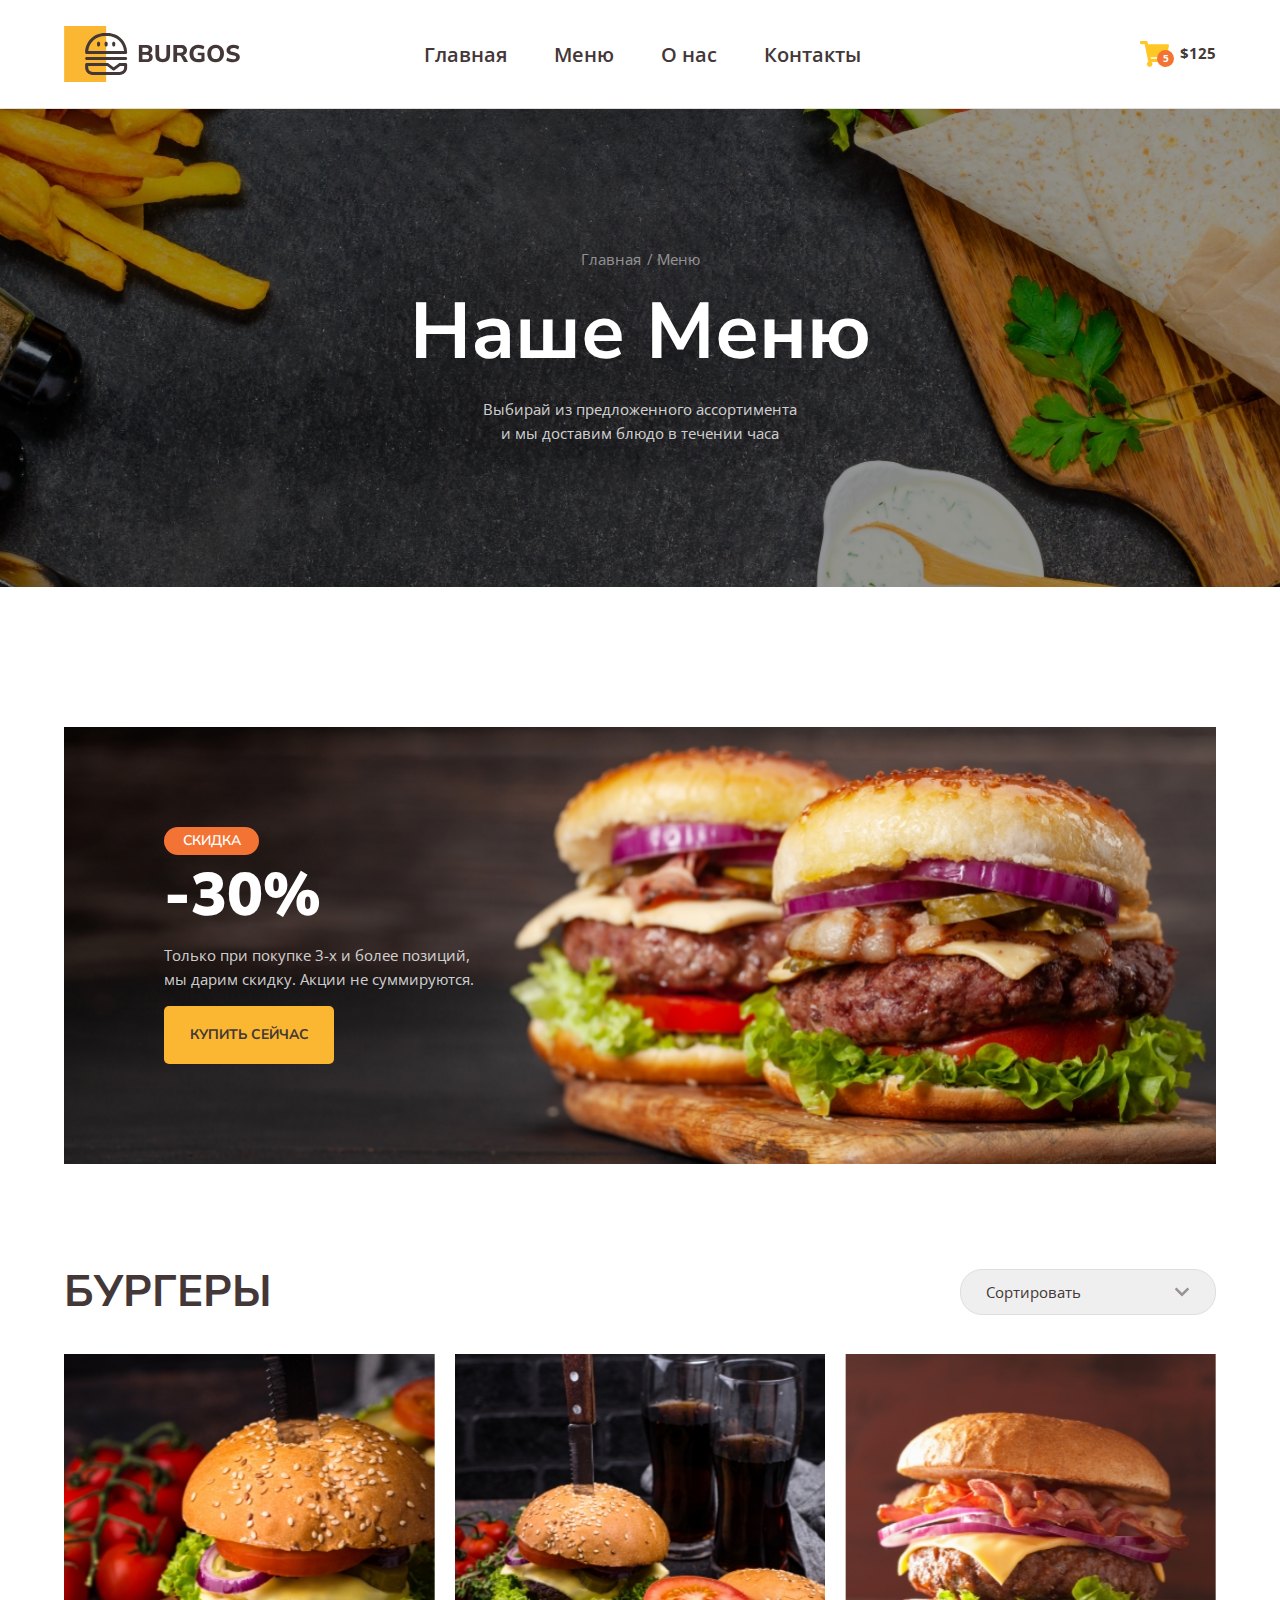
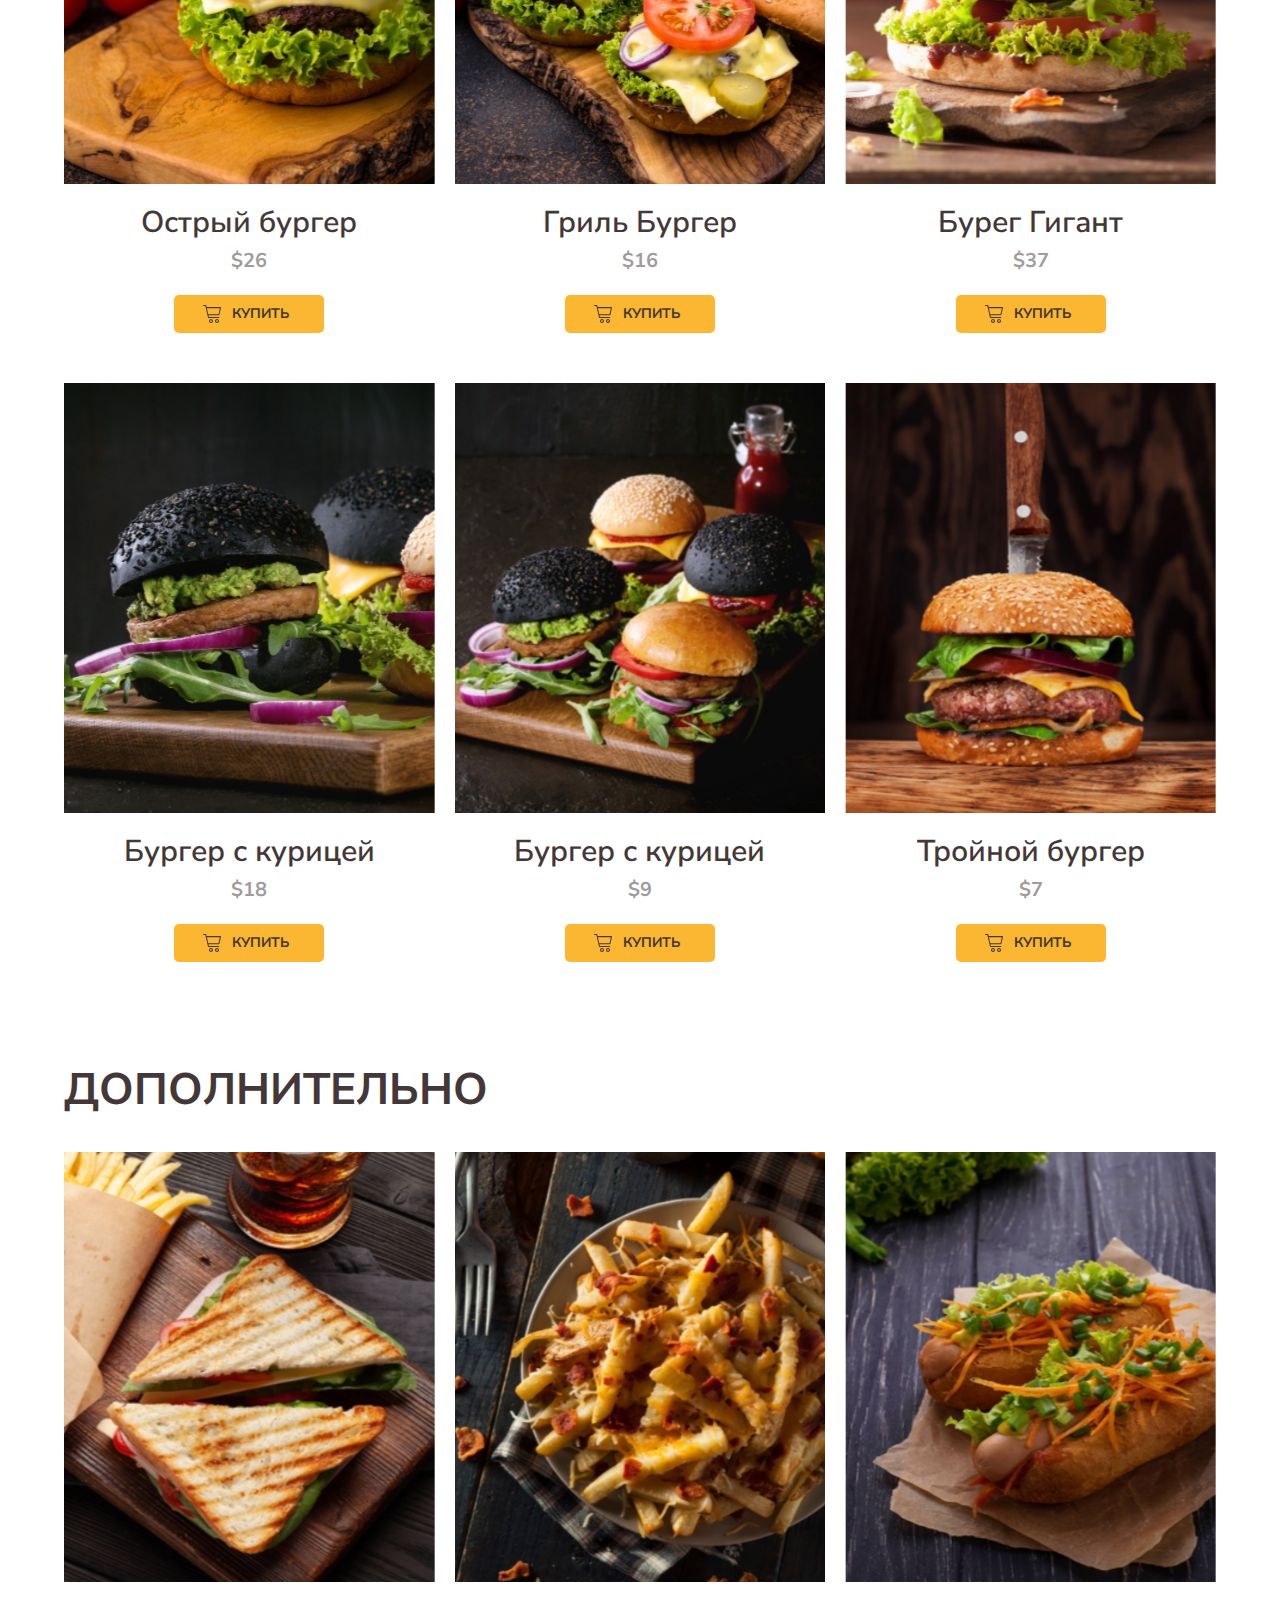
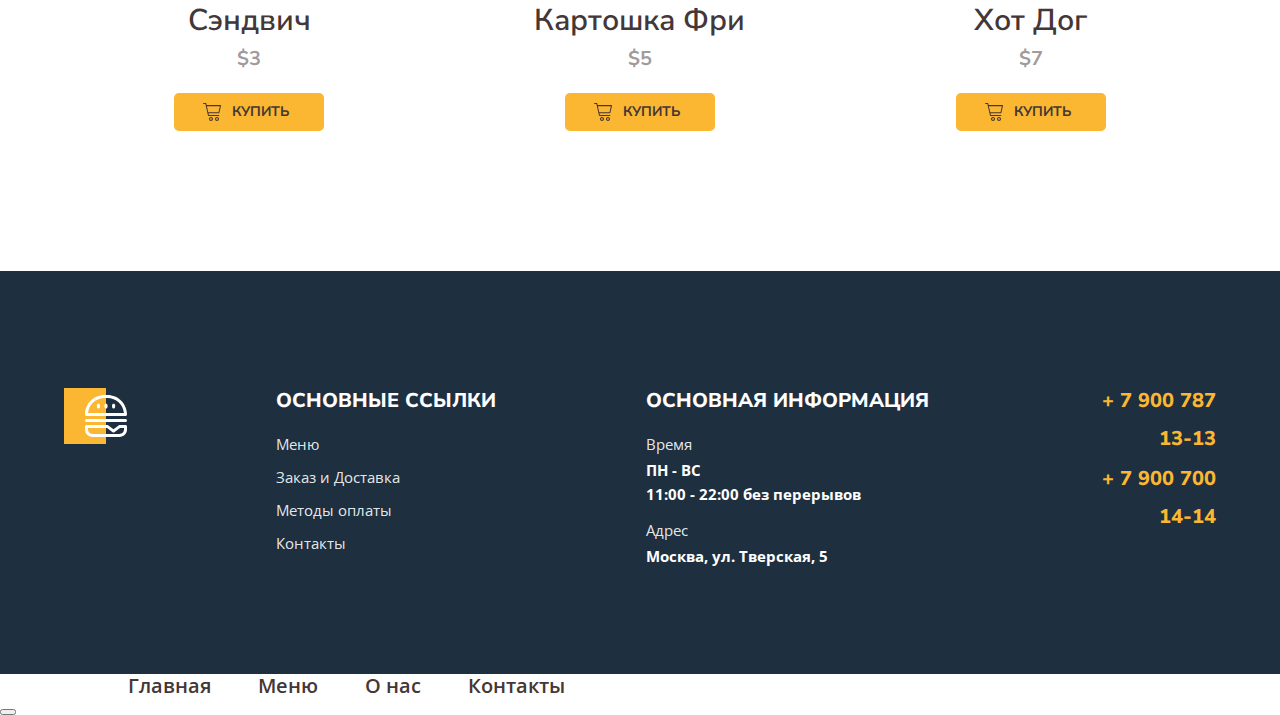
==== commit 11b7e829: "add adaptiv part 3" ====
--- a/index.html
+++ b/index.html
@@ -18,6 +18,7 @@
   <header class="header" id="headerTop">
     <div class="container">
       <div class="header-wrapper">
+        <button class="burger-menu" onclick="openModal()"></button>
         <div class="logo"></div>
         <nav class="nav">
           <a href="#" class="nav-link">Главная</a>
@@ -202,6 +203,15 @@
     </div>
   </footer>
   <a href="#headerTop" class="button-up hidden" id="btnUp">Наверх</a>
+  <div class="modal" id="modal">
+    <nav class="nav _modal">
+      <a href="#" class="nav-link">Главная</a>
+      <a href="index.html" class="nav-link">Меню</a>
+      <a href="#" class="nav-link">О нас</a>
+      <a href="contact.html" class="nav-link">Контакты</a>
+    </nav>
+    <button class="modal-close" onclick="closeModal()"></button>
+  </div>
   <script src="js/main.js"></script>
 </body>
 
--- a/css/main.css
+++ b/css/main.css
@@ -48,6 +48,17 @@
   align-items: center;
   gap: 56px;
   padding: 26px 0;
+}
+
+.burger-menu {
+  display: none;
+  width: 34px;
+  height: 22px;
+  background-image: url(../images/burger-menu.svg);
+  background-repeat: no-repeat;
+  background-size: contain;
+  background-color: transparent;
+  border: none;
 }
 
 .logo {
@@ -507,7 +518,7 @@
 }
 
 .footer-item:last-child {
-  flex-basis: 194px;
+  flex-basis: 12%;
 }
 
 .footer-tel:hover {
@@ -640,6 +651,12 @@
   }
 }
 
+@media (max-width: 815px) {
+  .nav {
+    gap: 32px;
+  }
+}
+
 @media (max-width: 768px) {
   .header-wrapper {
     gap: 45px;
@@ -706,4 +723,110 @@
     display: block;
     text-align: left;
   }
+}
+
+@media (max-width: 750px) {
+  .nav {
+    gap: 15px;
+  }
+}
+
+@media (max-width: 730px) {
+  .nav {
+    display: none;
+  }
+
+  .nav._modal {
+    display: flex;
+    flex-direction: column;
+  }
+
+  .modal {
+    background-color: #FFF8DC;
+    padding: 40px 15px;
+    position: absolute;
+    top: -400px;
+    width: 100%;
+    max-width: 500px;
+    box-sizing: border-box;
+    left: 0;
+    right: 0;
+    margin: 0 auto;
+    text-align: center;
+    transition: var(--tr);
+  }
+
+  .nav._modal .nav-link {
+    display: block;
+  }
+
+  .nav-link::after {
+    display: none;
+  }
+
+  .header-wrapper {
+    gap: 21px;
+    padding-top: 19px;
+    padding-bottom: 19px;
+  }
+
+  .burger-menu {
+    display: block;
+  }
+
+  .logo {
+    width: 116px;
+    height: 37px;
+    flex-grow: 1;
+  }
+
+  .hero {
+    padding: 55px 0;
+  }
+
+  .breadcrumbs {
+    font-size: 14px;
+    margin-bottom: 22px;
+  }
+
+  .hero-title {
+    font-size: 38px;
+    font-weight: 700;
+    line-height: 52px;
+    margin-bottom: 8px;
+  }
+
+  .hero-description {
+    font-weight: 400;
+    line-height: 20px;
+  }
+
+  .banner-wrapper {
+    padding: 35px 15px;
+  }
+
+  .banner-description {
+    max-width: 233px;
+    font-size: 14px;
+    line-height: 160%;
+    color: var(--light);
+  }
+
+  .banner-btn {
+    padding: 20px 10px;
+  }
+
+  .modal-close {
+    display: block;
+    width: 22px;
+    height: 22px;
+    background-image: url(../images/close.svg);
+    background-repeat: no-repeat;
+    background-size: contain;
+    background-color: transparent;
+    border: none;
+    position: absolute;
+    top: 20px;
+    right: 20px;
+  }
 }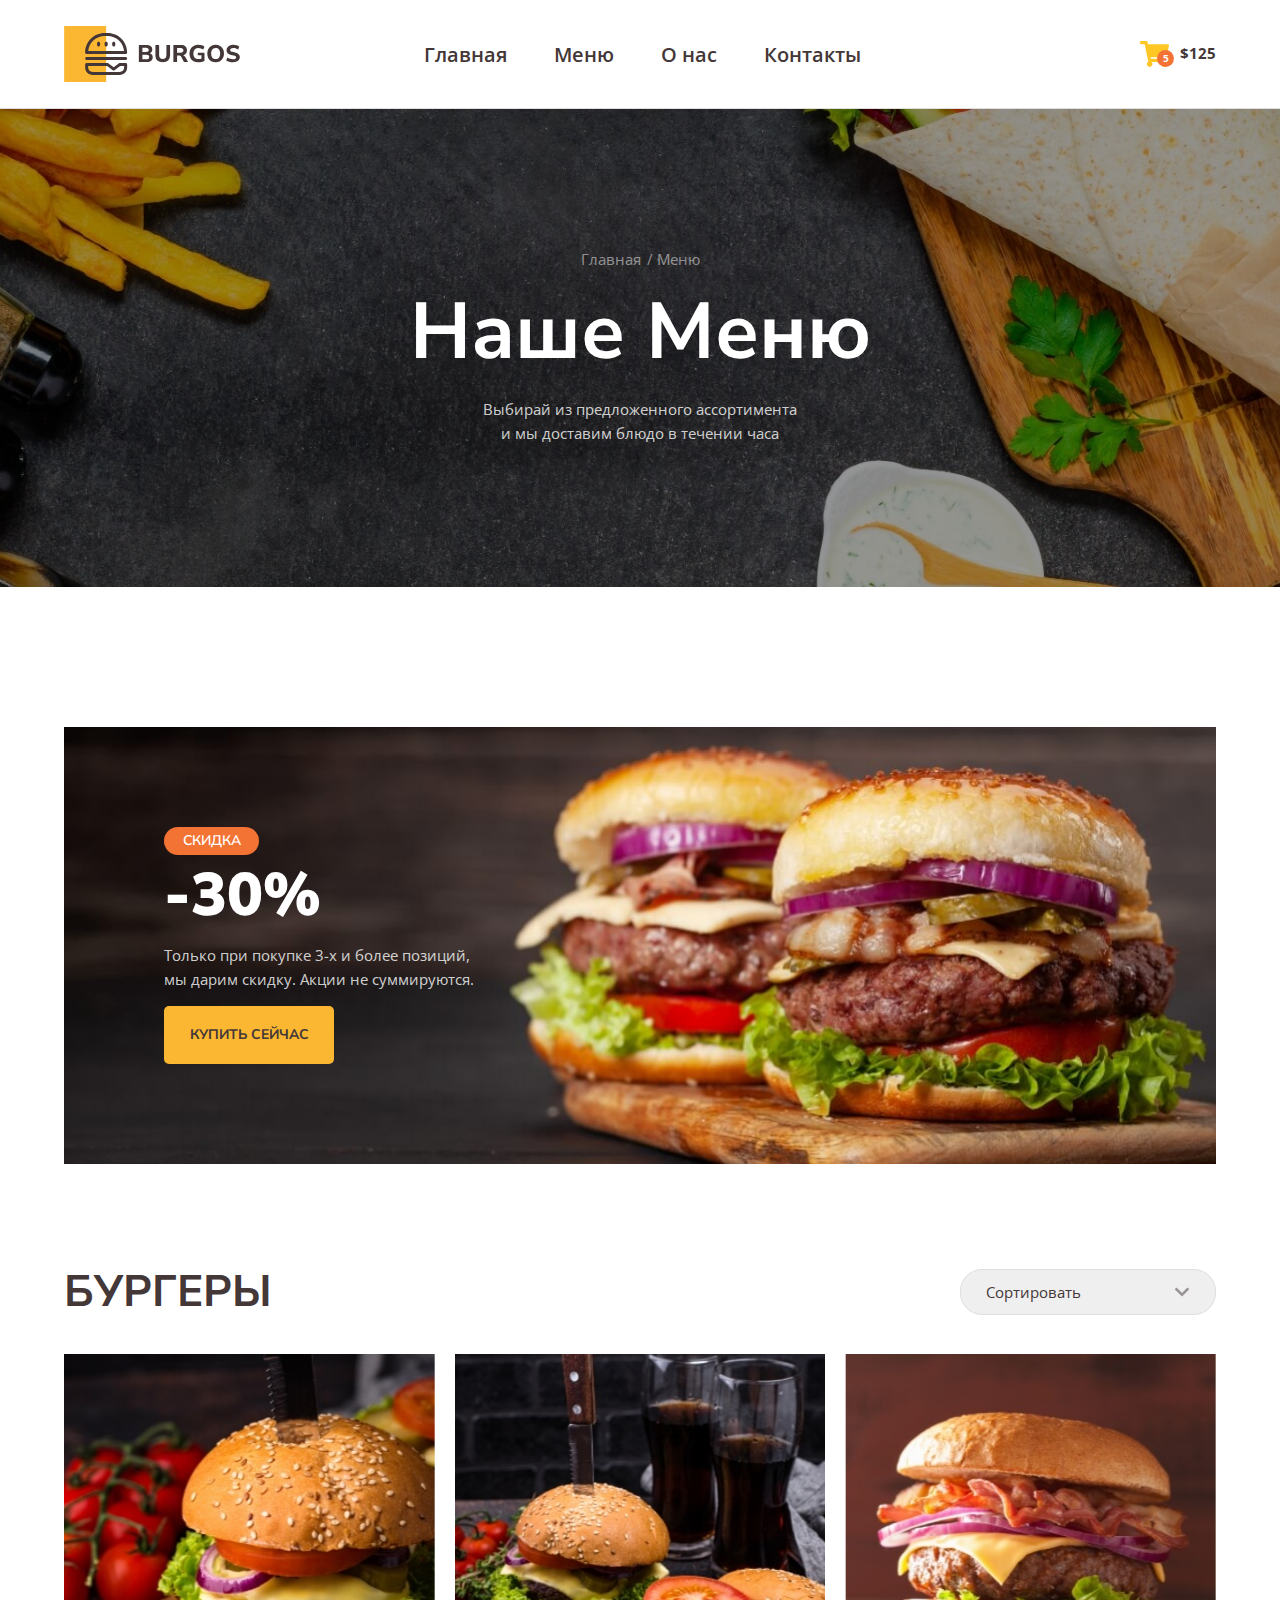
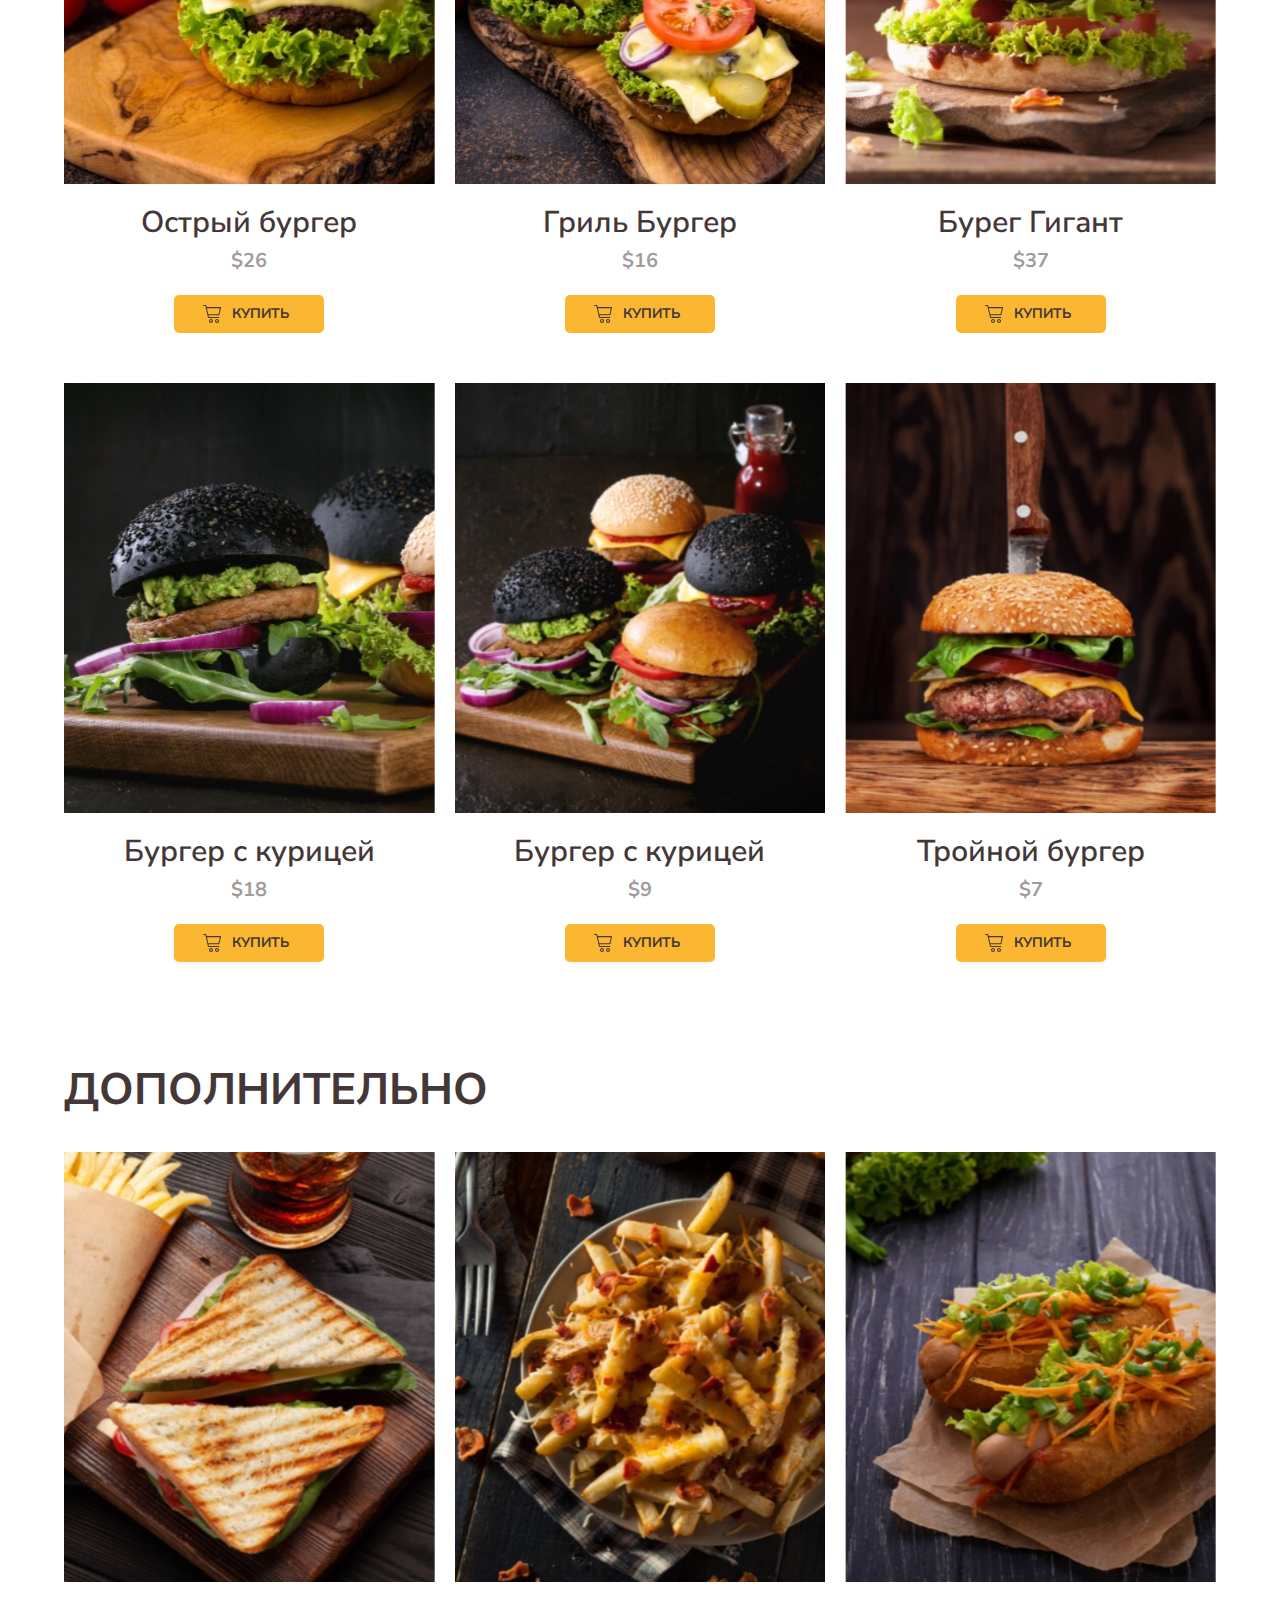
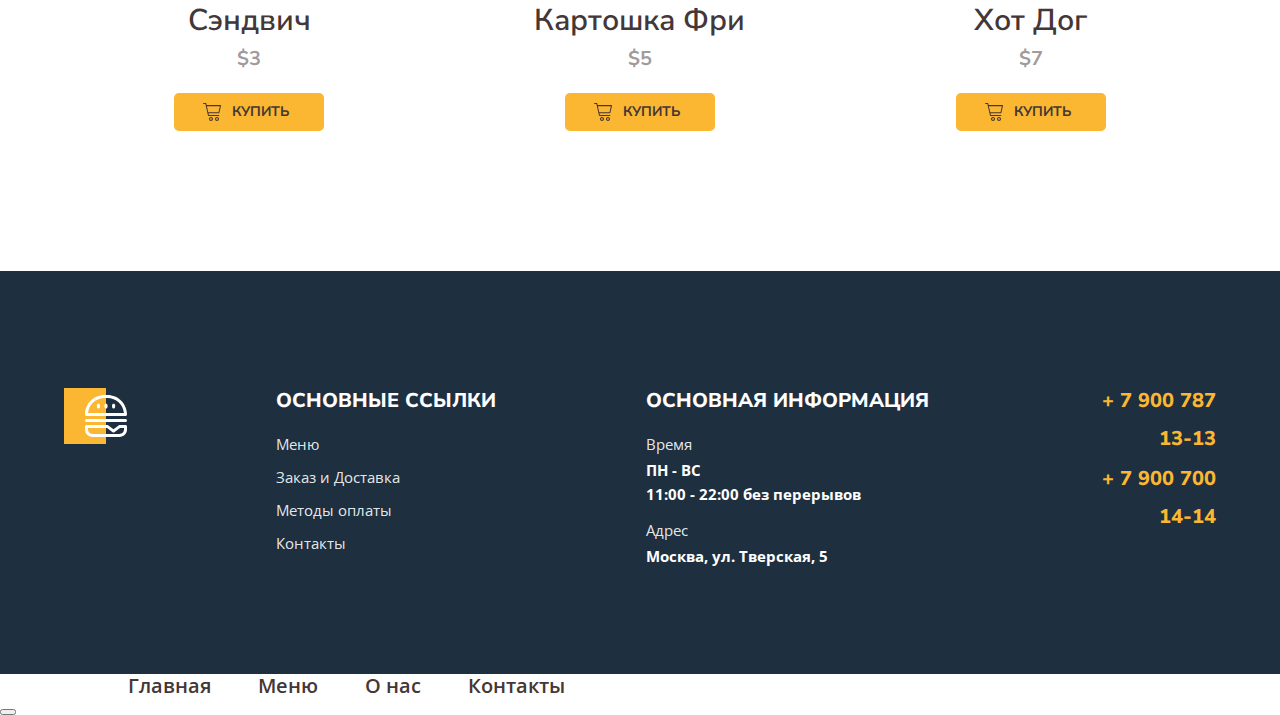
==== commit 763724df: "update images" ====
--- a/index.html
+++ b/index.html
@@ -64,7 +64,7 @@
         <div class="menu">
           <div class="menu-header">
             <h2 class="menu-title">Бургеры</h2>
-            <Select name="">
+            <Select name="select">
               <option value="Сортировать" disabled selected>Сортировать</option>
               <option value="По возрастанию цены">По возрастанию цены</option>
               <option value="По убыванию цены">По убыванию цены</option>
--- a/css/main.css
+++ b/css/main.css
@@ -672,7 +672,7 @@
   }
 
   .banner {
-    margin-top: 72px;
+    margin-top: 38px;
   }
 
   .banner-wrapper {
@@ -680,7 +680,8 @@
   }
 
   .menu-header {
-    margin-top: 80px;
+    margin-top: 49px;
+    margin-bottom: 25px;
   }
 
   .menu-box {
@@ -810,10 +811,11 @@
     font-size: 14px;
     line-height: 160%;
     color: var(--light);
+    margin-bottom: 21px;
   }
 
   .banner-btn {
-    padding: 20px 10px;
+    padding: 20px 14px;
   }
 
   .modal-close {
@@ -829,4 +831,87 @@
     top: 20px;
     right: 20px;
   }
+
+  .menu-title {
+    font-size: 27px;
+  }
+
+  .menu-header select {
+    font-size: 12px;
+    padding: 8px 0px 8px 12px;
+    background-position: 93% center;
+  }
+
+  .menu-name,
+  .add-name {
+    font-size: 15px;
+    margin-top: -3px;
+    margin-bottom: -8px;
+  }
+
+  .menu-price {
+    font-size: 12px;
+    margin-bottom: 6px;
+  }
+
+  .menu-btn,
+  .add-btn {
+    padding: 10px 23px 10px 46px;
+  }
+
+  .menu-btn::before,
+  .add-btn::before {
+    left: 20px;
+  }
+
+  .menu-box {
+    gap: 24px 20px;
+  }
+
+  .menu-thumb {
+    height: 50vw;
+  }
+
+  .add-thumb {
+    height: 30vw;
+  }
+
+  .add {
+    margin-bottom: 80px;
+  }
+
+  .footer-wrapper {
+    flex-direction: column;
+    gap: 14px;
+    position: relative;
+  }
+
+  .logo-min{
+    margin-bottom: 25px;
+  }
+
+  ._mobile{
+    position: absolute;
+    top: 59px;
+    right: 2px;
+  }
+
+  ._mobile + ._mobile{
+    top: 97px;
+  }
+
+  .footer-title{
+    font-size: 18px;
+  }
+}
+
+@media (max-width:460px) {
+  .add-thumb {
+    height: 38vw;
+    flex-basis: calc(100% - 130px - 20px);
+  }
+
+  .add-item-desc {
+    flex-basis: 130px;
+  }
 }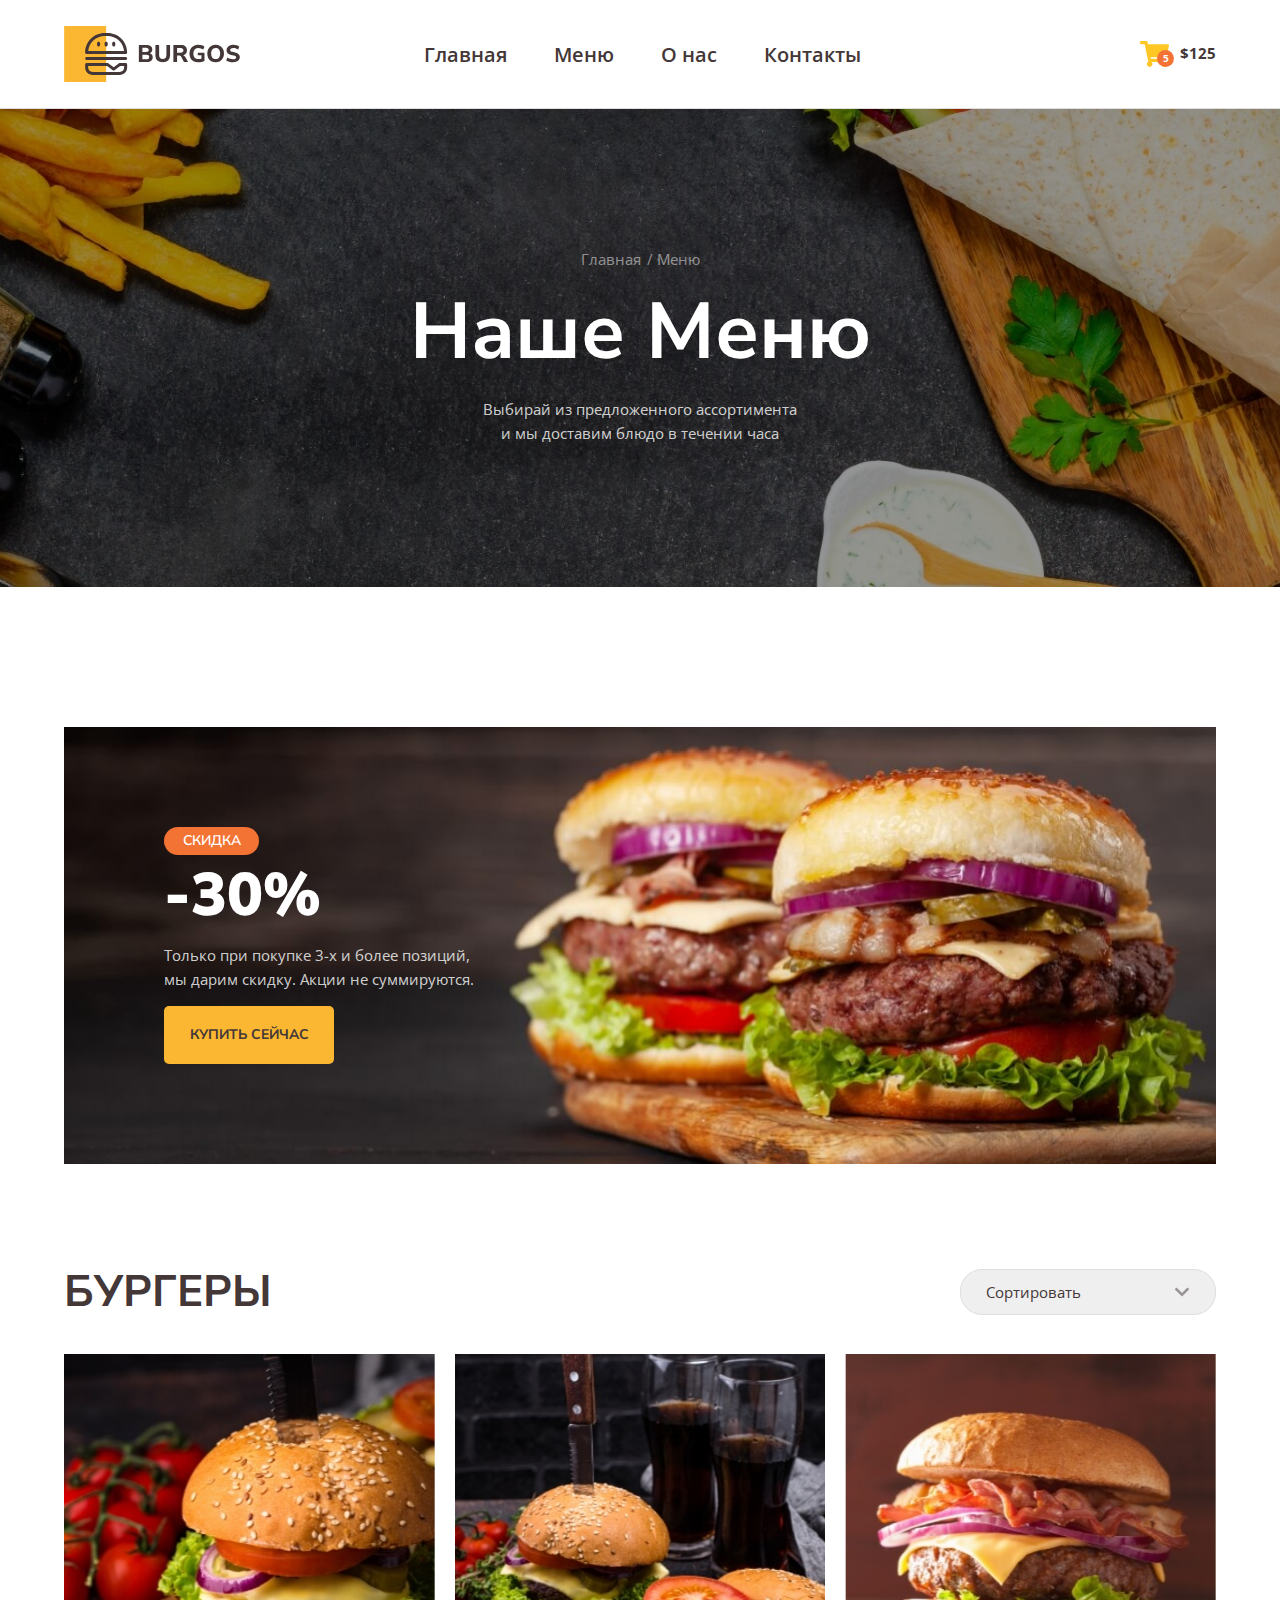
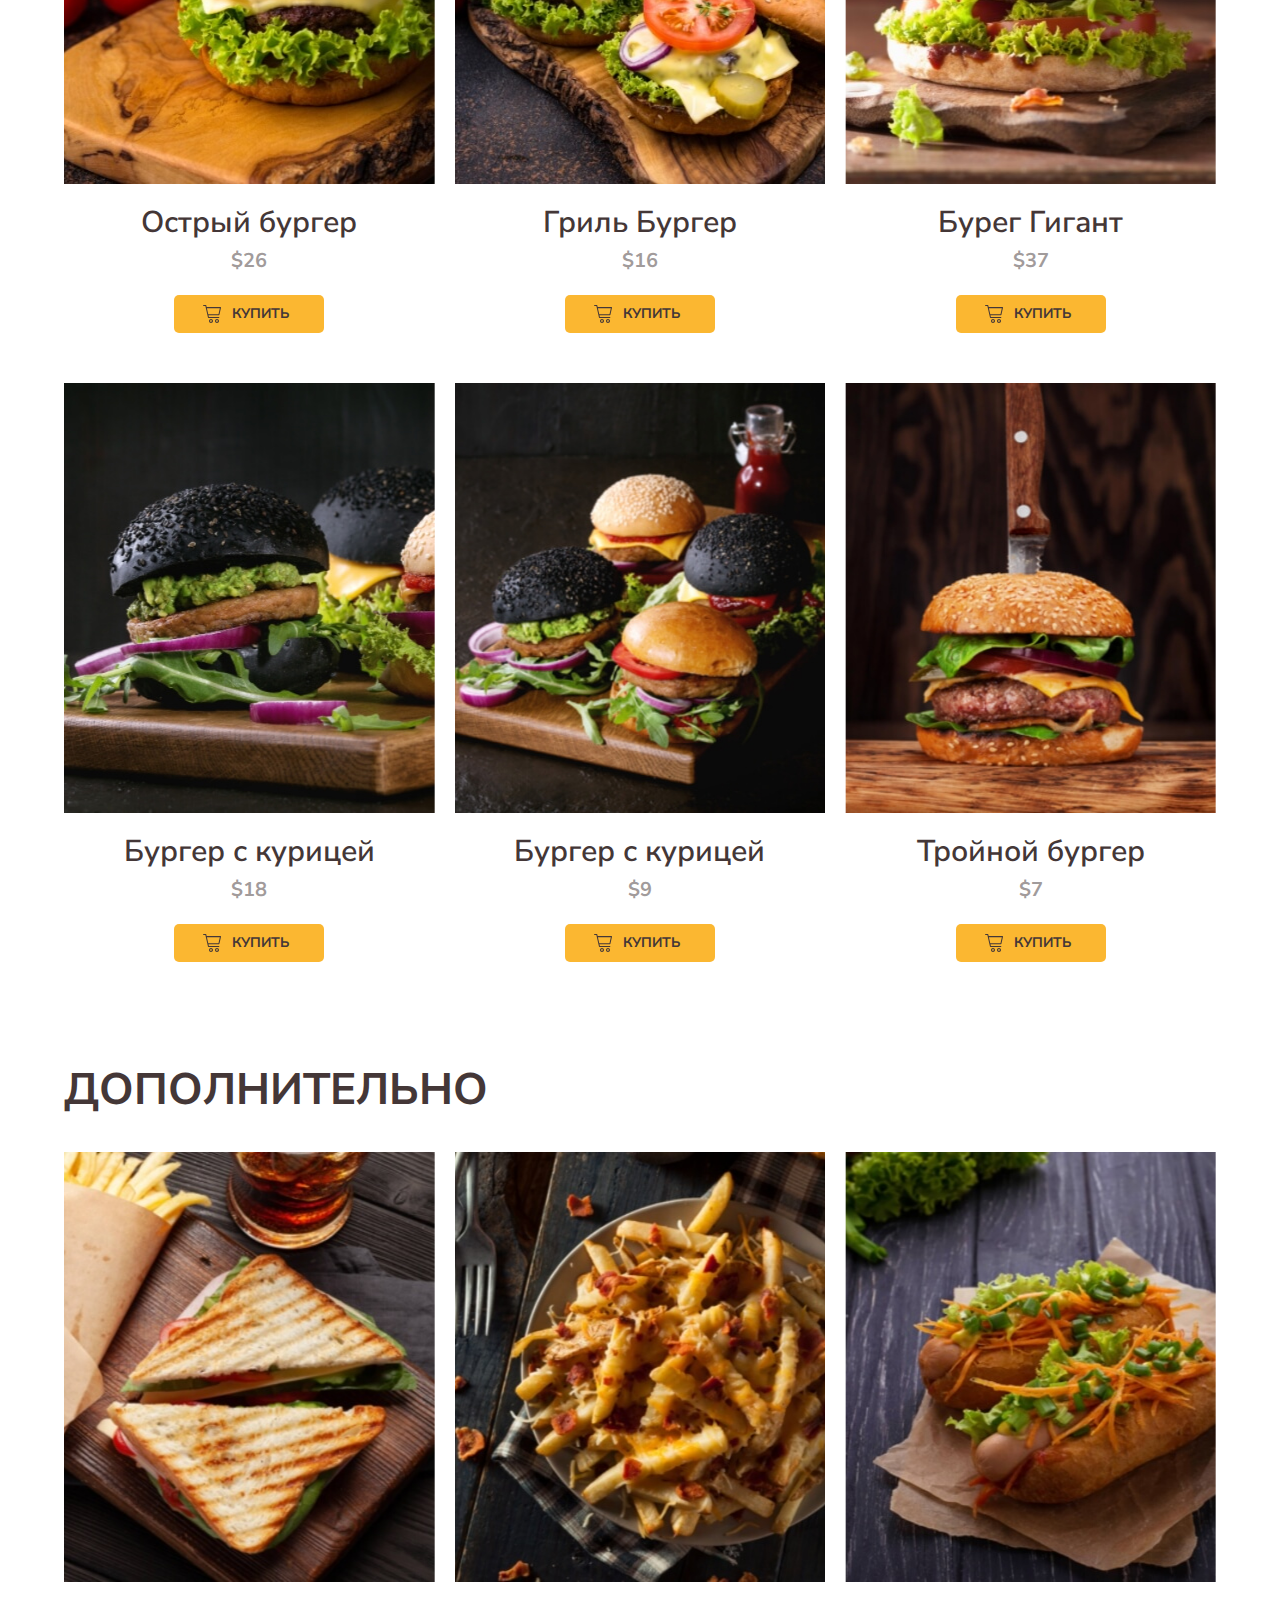
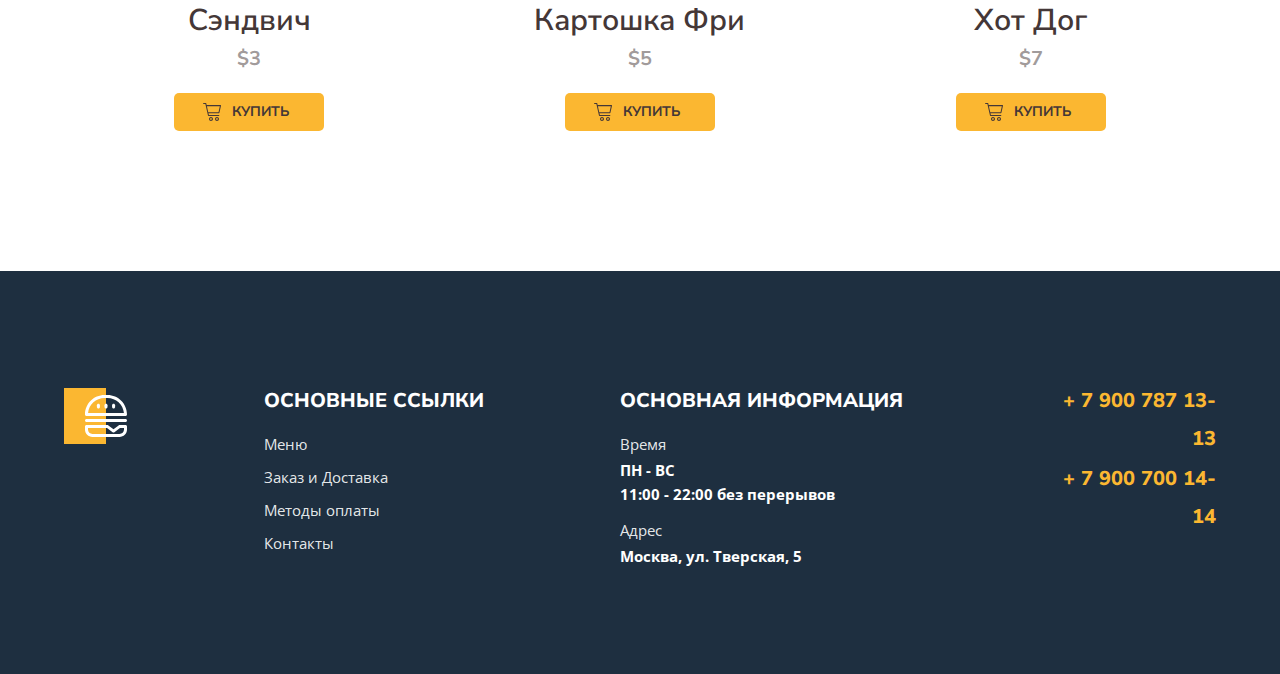
==== commit f3b1ddd7: "add favicon" ====
--- a/index.html
+++ b/index.html
@@ -5,6 +5,8 @@
   <meta charset="UTF-8">
   <meta name="viewport" content="width=device-width, initial-scale=1.0">
   <title>Burger</title>
+  <link rel="shortcut icon" href="images/favicon.ico">
+  <link rel="icon" href="images/favicon.svg" type="image/svg+xml">
   <link rel="preconnect" href="https://fonts.googleapis.com">
   <link rel="preconnect" href="https://fonts.gstatic.com" crossorigin>
   <link
--- a/css/main.css
+++ b/css/main.css
@@ -519,6 +519,7 @@
 
 .footer-item:last-child {
   flex-basis: 12%;
+  min-width: 176px;
 }
 
 .footer-tel:hover {
@@ -639,6 +640,10 @@
   color: var(--accent-light);
 }
 
+.modal{
+  display: none;
+}
+
 /*media*/
 
 @media (max-width: 1080px) {
@@ -743,6 +748,7 @@
   }
 
   .modal {
+    display: block;
     background-color: #FFF8DC;
     padding: 40px 15px;
     position: absolute;
@@ -886,21 +892,21 @@
     position: relative;
   }
 
-  .logo-min{
+  .logo-min {
     margin-bottom: 25px;
   }
 
-  ._mobile{
+  ._mobile {
     position: absolute;
     top: 59px;
     right: 2px;
   }
 
-  ._mobile + ._mobile{
+  ._mobile+._mobile {
     top: 97px;
   }
 
-  .footer-title{
+  .footer-title {
     font-size: 18px;
   }
 }
